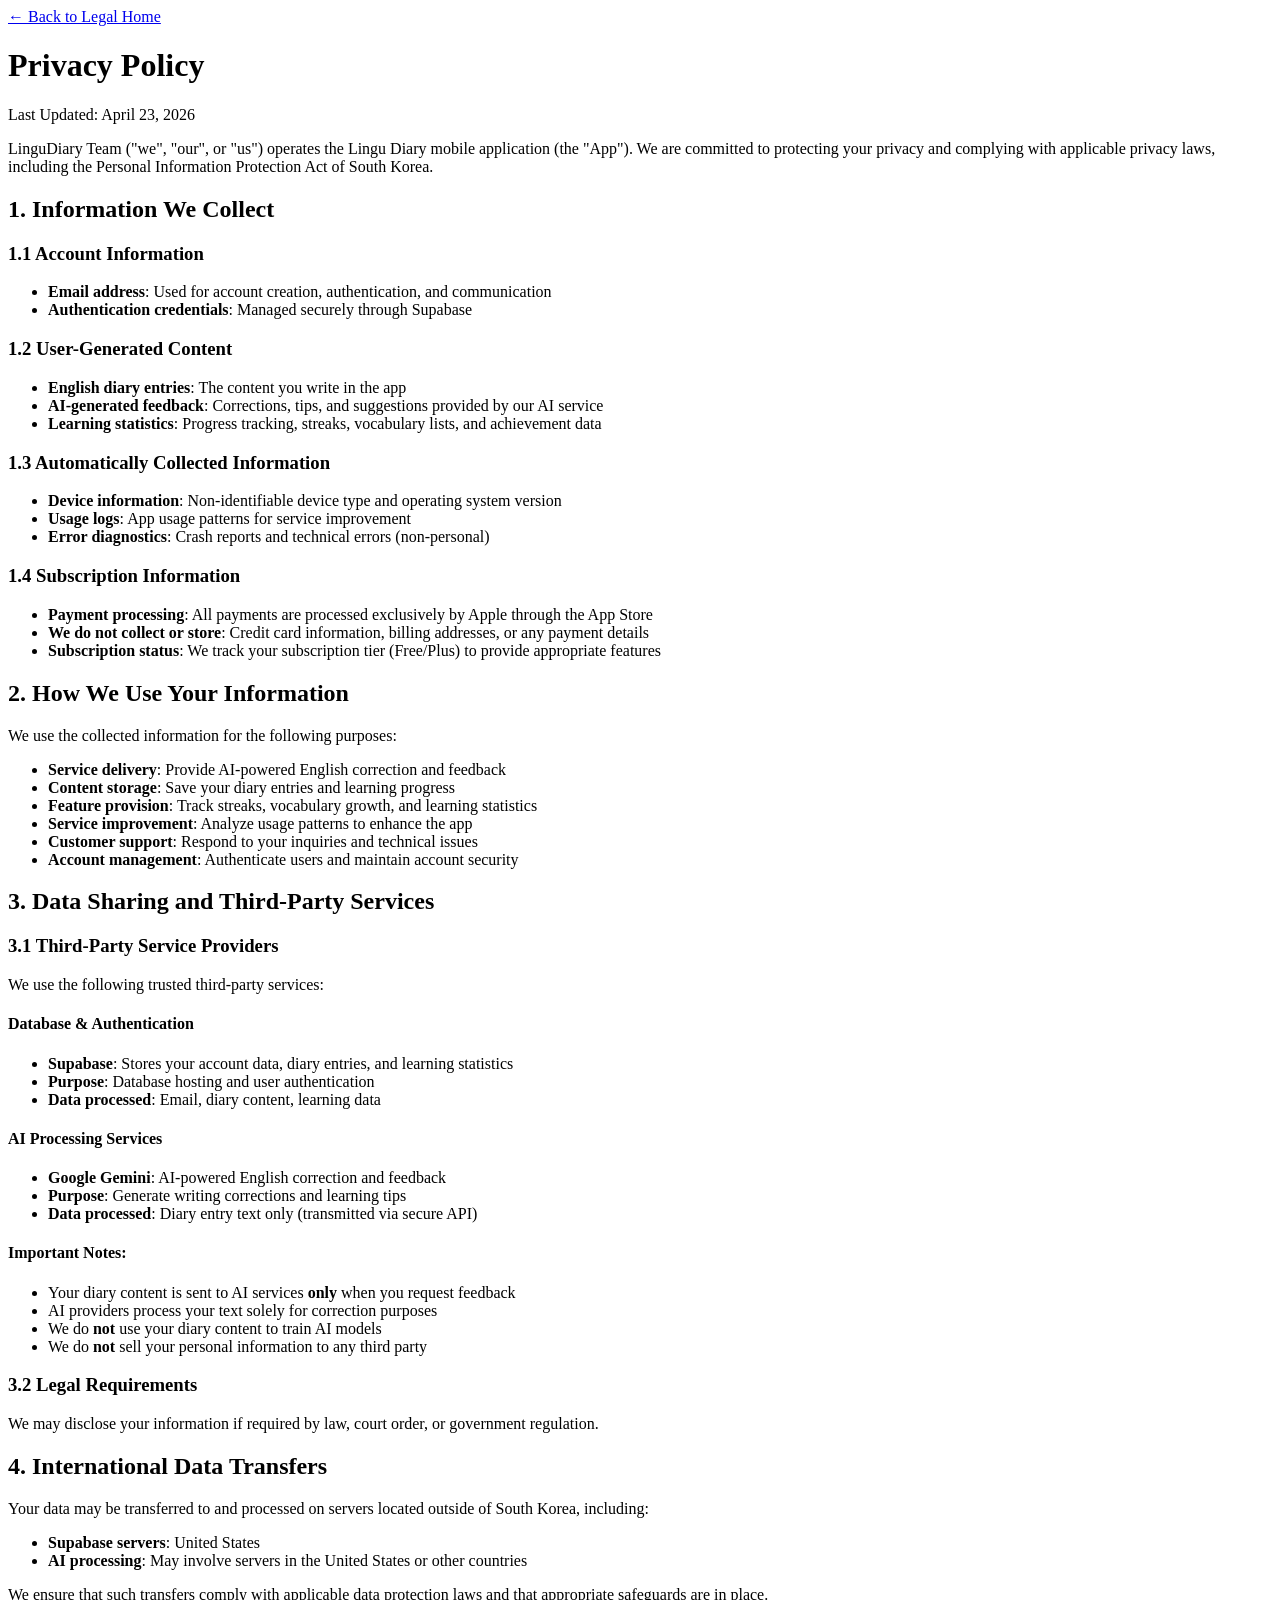
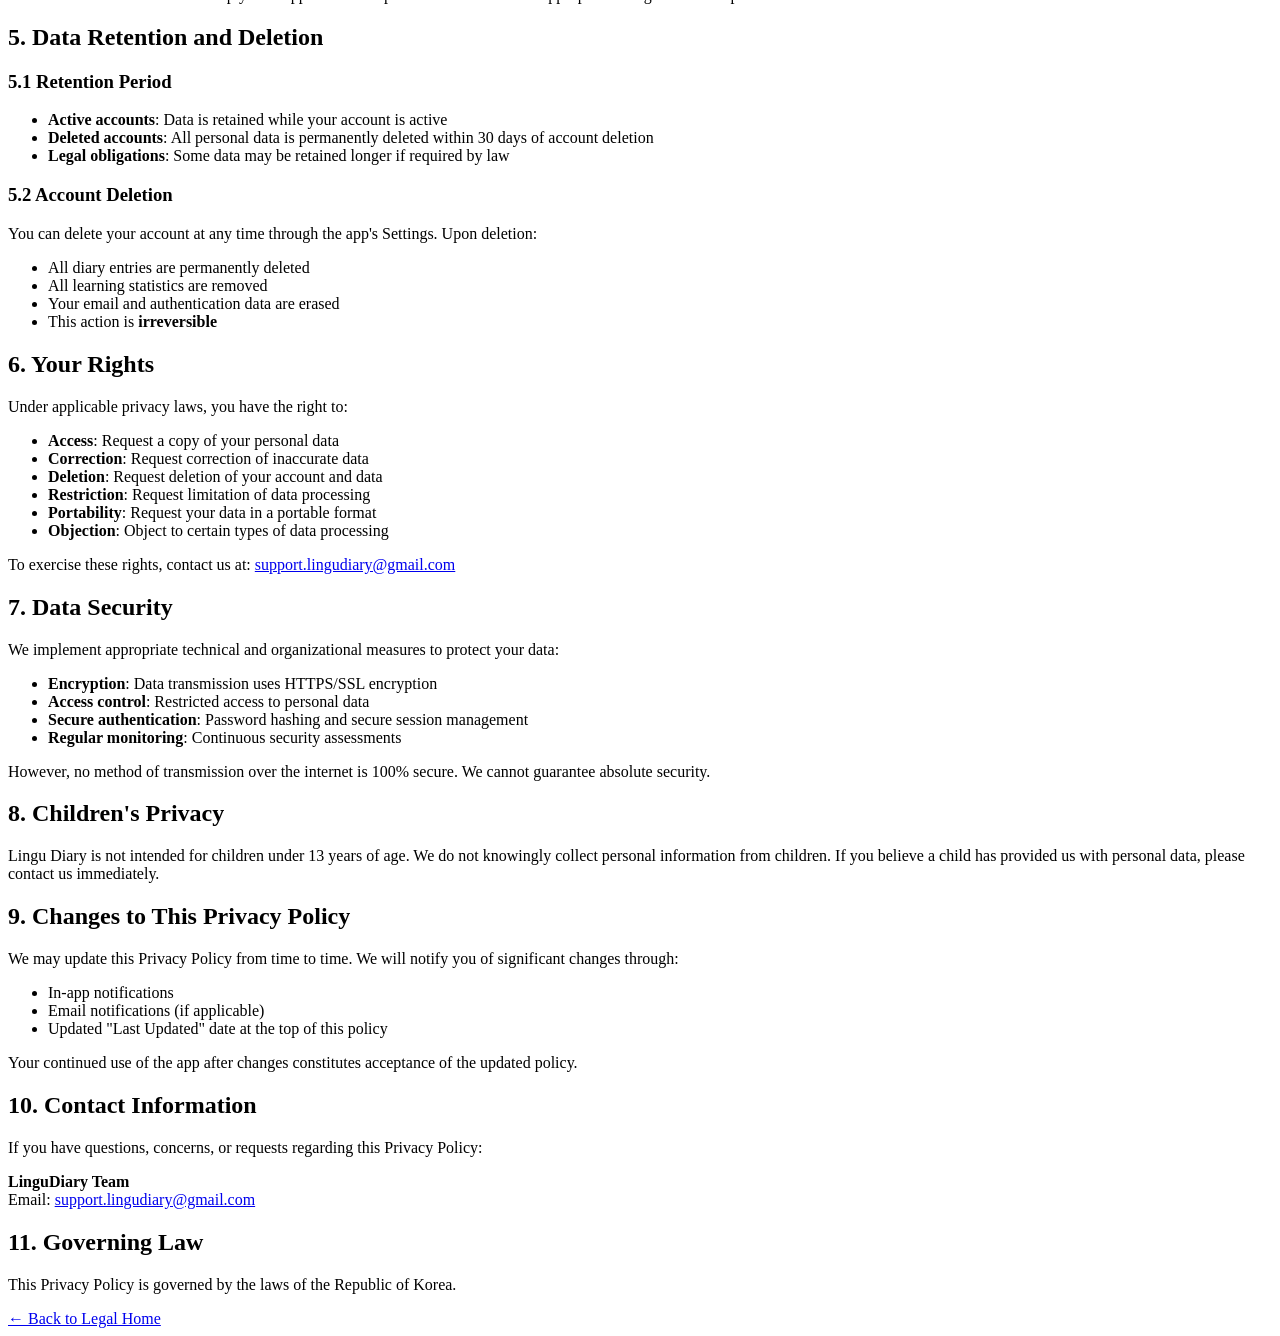
==== public/privacy-policy.html @ 21c99be5 "Initial commit: Privacy Policy and Terms of Service - Add comprehensive Privacy Policy (English & Ko" ====
<!DOCTYPE html>
<html lang="en">
<head>
    <meta charset="UTF-8">
    <meta name="viewport" content="width=device-width, initial-scale=1.0">
    <title>Privacy Policy - Lingu Diary</title>
    <link rel="stylesheet" href="/styles.css">
</head>
<body>
    <div class="container">
        <div class="header">
            <a href="/" class="back-link">← Back to Legal Home</a>
            <h1>Privacy Policy</h1>
            <p class="last-updated">Last Updated: April 23, 2026</p>
        </div>

        <div class="content">
            <p class="intro">LinguDiary Team ("we", "our", or "us") operates the Lingu Diary mobile application (the "App"). We are committed to protecting your privacy and complying with applicable privacy laws, including the Personal Information Protection Act of South Korea.</p>

            <h2>1. Information We Collect</h2>

            <h3>1.1 Account Information</h3>
            <ul>
                <li><strong>Email address</strong>: Used for account creation, authentication, and communication</li>
                <li><strong>Authentication credentials</strong>: Managed securely through Supabase</li>
            </ul>

            <h3>1.2 User-Generated Content</h3>
            <ul>
                <li><strong>English diary entries</strong>: The content you write in the app</li>
                <li><strong>AI-generated feedback</strong>: Corrections, tips, and suggestions provided by our AI service</li>
                <li><strong>Learning statistics</strong>: Progress tracking, streaks, vocabulary lists, and achievement data</li>
            </ul>

            <h3>1.3 Automatically Collected Information</h3>
            <ul>
                <li><strong>Device information</strong>: Non-identifiable device type and operating system version</li>
                <li><strong>Usage logs</strong>: App usage patterns for service improvement</li>
                <li><strong>Error diagnostics</strong>: Crash reports and technical errors (non-personal)</li>
            </ul>

            <h3>1.4 Subscription Information</h3>
            <ul>
                <li><strong>Payment processing</strong>: All payments are processed exclusively by Apple through the App Store</li>
                <li><strong>We do not collect or store</strong>: Credit card information, billing addresses, or any payment details</li>
                <li><strong>Subscription status</strong>: We track your subscription tier (Free/Plus) to provide appropriate features</li>
            </ul>

            <h2>2. How We Use Your Information</h2>
            <p>We use the collected information for the following purposes:</p>
            <ul>
                <li><strong>Service delivery</strong>: Provide AI-powered English correction and feedback</li>
                <li><strong>Content storage</strong>: Save your diary entries and learning progress</li>
                <li><strong>Feature provision</strong>: Track streaks, vocabulary growth, and learning statistics</li>
                <li><strong>Service improvement</strong>: Analyze usage patterns to enhance the app</li>
                <li><strong>Customer support</strong>: Respond to your inquiries and technical issues</li>
                <li><strong>Account management</strong>: Authenticate users and maintain account security</li>
            </ul>

            <h2>3. Data Sharing and Third-Party Services</h2>

            <h3>3.1 Third-Party Service Providers</h3>
            <p>We use the following trusted third-party services:</p>

            <h4>Database & Authentication</h4>
            <ul>
                <li><strong>Supabase</strong>: Stores your account data, diary entries, and learning statistics</li>
                <li><strong>Purpose</strong>: Database hosting and user authentication</li>
                <li><strong>Data processed</strong>: Email, diary content, learning data</li>
            </ul>

            <h4>AI Processing Services</h4>
            <ul>
                <li><strong>Google Gemini</strong>: AI-powered English correction and feedback</li>
                <li><strong>Purpose</strong>: Generate writing corrections and learning tips</li>
                <li><strong>Data processed</strong>: Diary entry text only (transmitted via secure API)</li>
            </ul>

            <div class="important-note">
                <h4>Important Notes:</h4>
                <ul>
                    <li>Your diary content is sent to AI services <strong>only</strong> when you request feedback</li>
                    <li>AI providers process your text solely for correction purposes</li>
                    <li>We do <strong>not</strong> use your diary content to train AI models</li>
                    <li>We do <strong>not</strong> sell your personal information to any third party</li>
                </ul>
            </div>

            <h3>3.2 Legal Requirements</h3>
            <p>We may disclose your information if required by law, court order, or government regulation.</p>

            <h2>4. International Data Transfers</h2>
            <p>Your data may be transferred to and processed on servers located outside of South Korea, including:</p>
            <ul>
                <li><strong>Supabase servers</strong>: United States</li>
                <li><strong>AI processing</strong>: May involve servers in the United States or other countries</li>
            </ul>
            <p>We ensure that such transfers comply with applicable data protection laws and that appropriate safeguards are in place.</p>

            <h2>5. Data Retention and Deletion</h2>

            <h3>5.1 Retention Period</h3>
            <ul>
                <li><strong>Active accounts</strong>: Data is retained while your account is active</li>
                <li><strong>Deleted accounts</strong>: All personal data is permanently deleted within 30 days of account deletion</li>
                <li><strong>Legal obligations</strong>: Some data may be retained longer if required by law</li>
            </ul>

            <h3>5.2 Account Deletion</h3>
            <p>You can delete your account at any time through the app's Settings. Upon deletion:</p>
            <ul>
                <li>All diary entries are permanently deleted</li>
                <li>All learning statistics are removed</li>
                <li>Your email and authentication data are erased</li>
                <li>This action is <strong>irreversible</strong></li>
            </ul>

            <h2>6. Your Rights</h2>
            <p>Under applicable privacy laws, you have the right to:</p>
            <ul>
                <li><strong>Access</strong>: Request a copy of your personal data</li>
                <li><strong>Correction</strong>: Request correction of inaccurate data</li>
                <li><strong>Deletion</strong>: Request deletion of your account and data</li>
                <li><strong>Restriction</strong>: Request limitation of data processing</li>
                <li><strong>Portability</strong>: Request your data in a portable format</li>
                <li><strong>Objection</strong>: Object to certain types of data processing</li>
            </ul>
            <p>To exercise these rights, contact us at: <a href="mailto:support.lingudiary@gmail.com">support.lingudiary@gmail.com</a></p>

            <h2>7. Data Security</h2>
            <p>We implement appropriate technical and organizational measures to protect your data:</p>
            <ul>
                <li><strong>Encryption</strong>: Data transmission uses HTTPS/SSL encryption</li>
                <li><strong>Access control</strong>: Restricted access to personal data</li>
                <li><strong>Secure authentication</strong>: Password hashing and secure session management</li>
                <li><strong>Regular monitoring</strong>: Continuous security assessments</li>
            </ul>
            <p>However, no method of transmission over the internet is 100% secure. We cannot guarantee absolute security.</p>

            <h2>8. Children's Privacy</h2>
            <p>Lingu Diary is not intended for children under 13 years of age. We do not knowingly collect personal information from children. If you believe a child has provided us with personal data, please contact us immediately.</p>

            <h2>9. Changes to This Privacy Policy</h2>
            <p>We may update this Privacy Policy from time to time. We will notify you of significant changes through:</p>
            <ul>
                <li>In-app notifications</li>
                <li>Email notifications (if applicable)</li>
                <li>Updated "Last Updated" date at the top of this policy</li>
            </ul>
            <p>Your continued use of the app after changes constitutes acceptance of the updated policy.</p>

            <h2>10. Contact Information</h2>
            <p>If you have questions, concerns, or requests regarding this Privacy Policy:</p>
            <p><strong>LinguDiary Team</strong><br>
            Email: <a href="mailto:support.lingudiary@gmail.com">support.lingudiary@gmail.com</a></p>

            <h2>11. Governing Law</h2>
            <p>This Privacy Policy is governed by the laws of the Republic of Korea.</p>
        </div>

        <div class="footer">
            <a href="/" class="back-link">← Back to Legal Home</a>
        </div>
    </div>
</body>
</html>
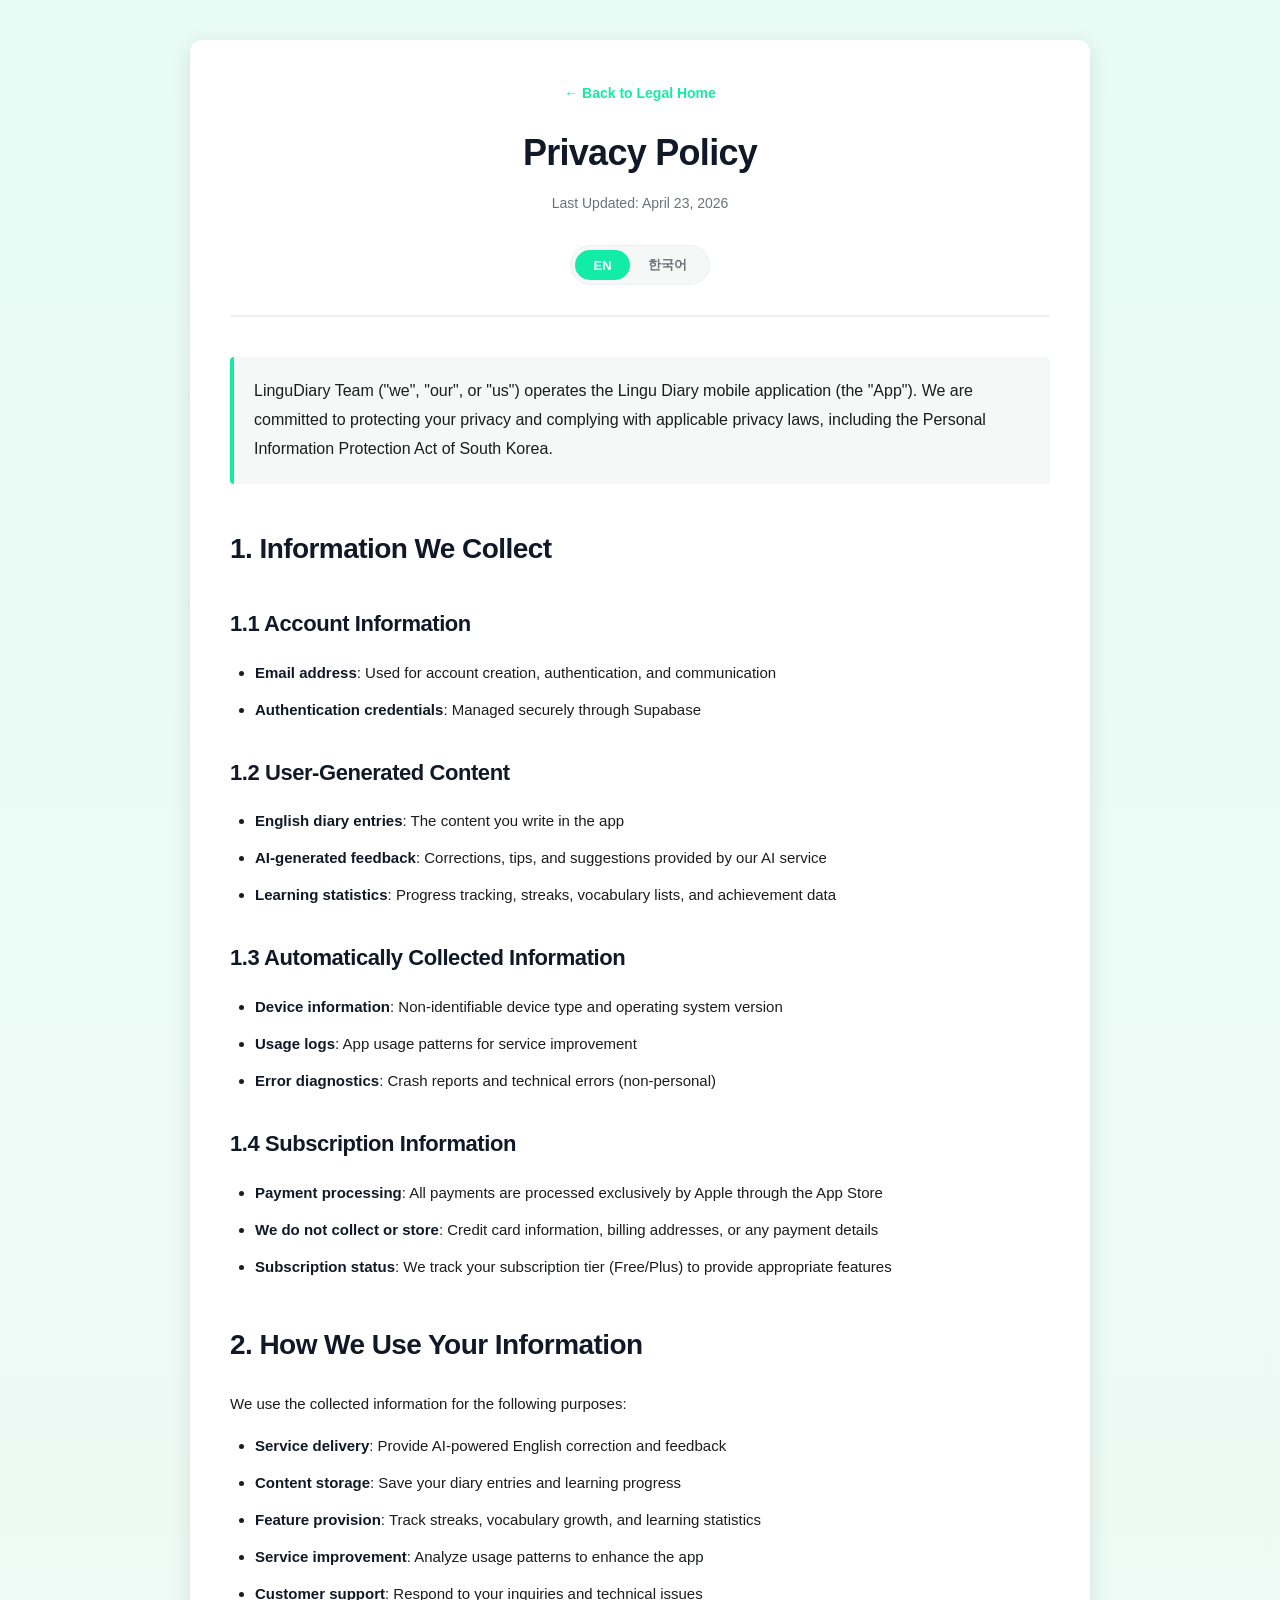
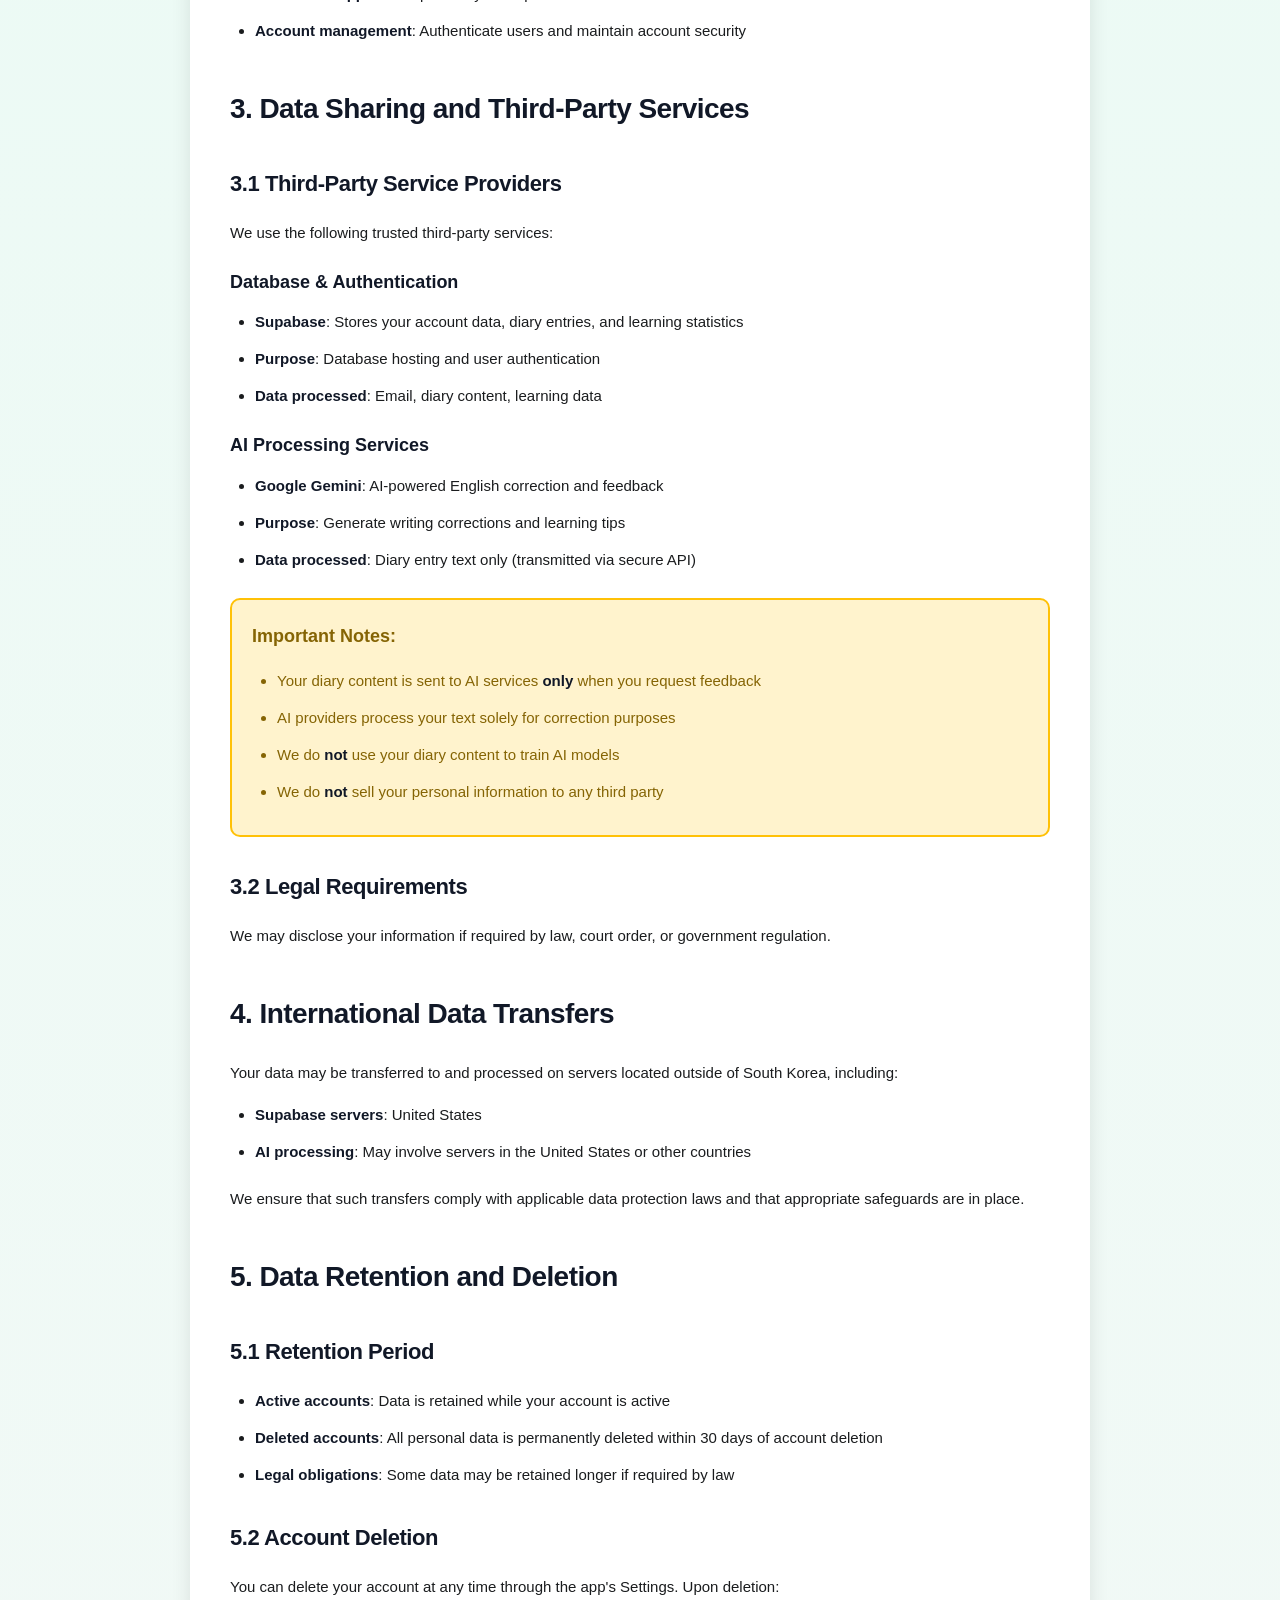
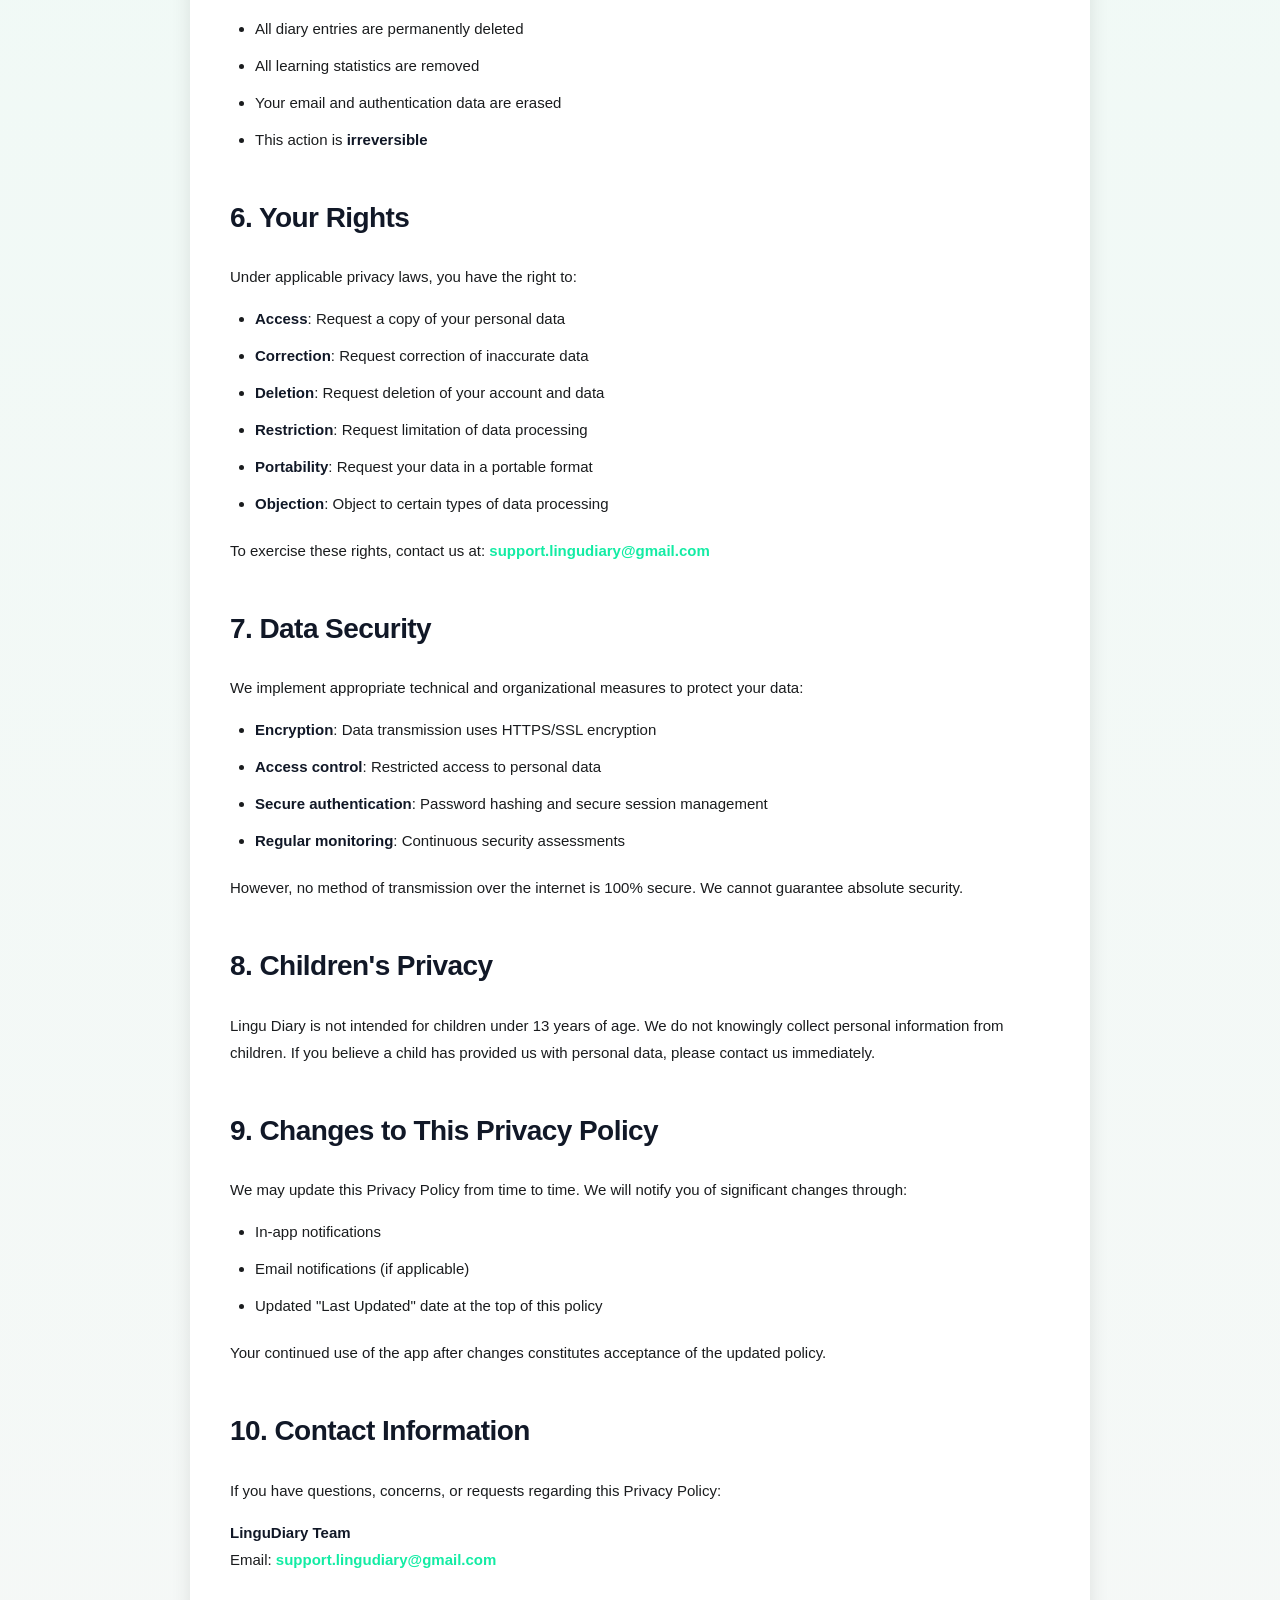
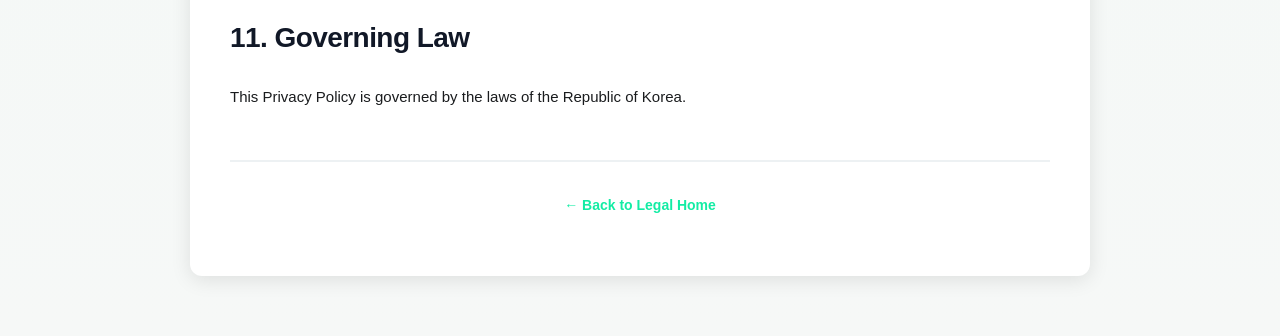
==== commit f6a4b2ff: "Add English/Korean language switcher to legal pages Bilingual content with EN/KO toggle, defaulting " ====
--- a/public/privacy-policy.html
+++ b/public/privacy-policy.html
@@ -4,163 +4,320 @@
     <meta charset="UTF-8">
     <meta name="viewport" content="width=device-width, initial-scale=1.0">
     <title>Privacy Policy - Lingu Diary</title>
-    <link rel="stylesheet" href="/styles.css">
+    <link rel="stylesheet" href="styles.css">
 </head>
 <body>
     <div class="container">
         <div class="header">
-            <a href="/" class="back-link">← Back to Legal Home</a>
-            <h1>Privacy Policy</h1>
-            <p class="last-updated">Last Updated: April 23, 2026</p>
+            <a href="index.html" class="back-link lang-active" data-lang="en">← Back to Legal Home</a>
+            <a href="index.html" class="back-link" data-lang="ko">← 법적 고지 홈으로</a>
+            <h1 class="lang-active" data-lang="en">Privacy Policy</h1>
+            <h1 data-lang="ko">개인정보 처리방침</h1>
+            <p class="last-updated lang-active" data-lang="en">Last Updated: April 23, 2026</p>
+            <p class="last-updated" data-lang="ko">최종 업데이트: 2026년 4월 23일</p>
+            <div class="lang-switcher" role="group" aria-label="Language">
+                <button type="button" class="active" data-lang-btn="en">EN</button>
+                <button type="button" data-lang-btn="ko">한국어</button>
+            </div>
         </div>
 
         <div class="content">
-            <p class="intro">LinguDiary Team ("we", "our", or "us") operates the Lingu Diary mobile application (the "App"). We are committed to protecting your privacy and complying with applicable privacy laws, including the Personal Information Protection Act of South Korea.</p>
-
-            <h2>1. Information We Collect</h2>
-
-            <h3>1.1 Account Information</h3>
-            <ul>
-                <li><strong>Email address</strong>: Used for account creation, authentication, and communication</li>
-                <li><strong>Authentication credentials</strong>: Managed securely through Supabase</li>
-            </ul>
-
-            <h3>1.2 User-Generated Content</h3>
-            <ul>
-                <li><strong>English diary entries</strong>: The content you write in the app</li>
-                <li><strong>AI-generated feedback</strong>: Corrections, tips, and suggestions provided by our AI service</li>
-                <li><strong>Learning statistics</strong>: Progress tracking, streaks, vocabulary lists, and achievement data</li>
-            </ul>
-
-            <h3>1.3 Automatically Collected Information</h3>
-            <ul>
-                <li><strong>Device information</strong>: Non-identifiable device type and operating system version</li>
-                <li><strong>Usage logs</strong>: App usage patterns for service improvement</li>
-                <li><strong>Error diagnostics</strong>: Crash reports and technical errors (non-personal)</li>
-            </ul>
-
-            <h3>1.4 Subscription Information</h3>
-            <ul>
-                <li><strong>Payment processing</strong>: All payments are processed exclusively by Apple through the App Store</li>
-                <li><strong>We do not collect or store</strong>: Credit card information, billing addresses, or any payment details</li>
-                <li><strong>Subscription status</strong>: We track your subscription tier (Free/Plus) to provide appropriate features</li>
-            </ul>
-
-            <h2>2. How We Use Your Information</h2>
-            <p>We use the collected information for the following purposes:</p>
-            <ul>
-                <li><strong>Service delivery</strong>: Provide AI-powered English correction and feedback</li>
-                <li><strong>Content storage</strong>: Save your diary entries and learning progress</li>
-                <li><strong>Feature provision</strong>: Track streaks, vocabulary growth, and learning statistics</li>
-                <li><strong>Service improvement</strong>: Analyze usage patterns to enhance the app</li>
-                <li><strong>Customer support</strong>: Respond to your inquiries and technical issues</li>
-                <li><strong>Account management</strong>: Authenticate users and maintain account security</li>
-            </ul>
-
-            <h2>3. Data Sharing and Third-Party Services</h2>
-
-            <h3>3.1 Third-Party Service Providers</h3>
-            <p>We use the following trusted third-party services:</p>
-
-            <h4>Database & Authentication</h4>
-            <ul>
-                <li><strong>Supabase</strong>: Stores your account data, diary entries, and learning statistics</li>
-                <li><strong>Purpose</strong>: Database hosting and user authentication</li>
-                <li><strong>Data processed</strong>: Email, diary content, learning data</li>
-            </ul>
-
-            <h4>AI Processing Services</h4>
-            <ul>
-                <li><strong>Google Gemini</strong>: AI-powered English correction and feedback</li>
-                <li><strong>Purpose</strong>: Generate writing corrections and learning tips</li>
-                <li><strong>Data processed</strong>: Diary entry text only (transmitted via secure API)</li>
-            </ul>
-
-            <div class="important-note">
-                <h4>Important Notes:</h4>
-                <ul>
-                    <li>Your diary content is sent to AI services <strong>only</strong> when you request feedback</li>
-                    <li>AI providers process your text solely for correction purposes</li>
-                    <li>We do <strong>not</strong> use your diary content to train AI models</li>
-                    <li>We do <strong>not</strong> sell your personal information to any third party</li>
-                </ul>
+            <!-- ========== ENGLISH ========== -->
+            <div class="lang-active" data-lang="en">
+                <p class="intro">LinguDiary Team ("we", "our", or "us") operates the Lingu Diary mobile application (the "App"). We are committed to protecting your privacy and complying with applicable privacy laws, including the Personal Information Protection Act of South Korea.</p>
+
+                <h2>1. Information We Collect</h2>
+
+                <h3>1.1 Account Information</h3>
+                <ul>
+                    <li><strong>Email address</strong>: Used for account creation, authentication, and communication</li>
+                    <li><strong>Authentication credentials</strong>: Managed securely through Supabase</li>
+                </ul>
+
+                <h3>1.2 User-Generated Content</h3>
+                <ul>
+                    <li><strong>English diary entries</strong>: The content you write in the app</li>
+                    <li><strong>AI-generated feedback</strong>: Corrections, tips, and suggestions provided by our AI service</li>
+                    <li><strong>Learning statistics</strong>: Progress tracking, streaks, vocabulary lists, and achievement data</li>
+                </ul>
+
+                <h3>1.3 Automatically Collected Information</h3>
+                <ul>
+                    <li><strong>Device information</strong>: Non-identifiable device type and operating system version</li>
+                    <li><strong>Usage logs</strong>: App usage patterns for service improvement</li>
+                    <li><strong>Error diagnostics</strong>: Crash reports and technical errors (non-personal)</li>
+                </ul>
+
+                <h3>1.4 Subscription Information</h3>
+                <ul>
+                    <li><strong>Payment processing</strong>: All payments are processed exclusively by Apple through the App Store</li>
+                    <li><strong>We do not collect or store</strong>: Credit card information, billing addresses, or any payment details</li>
+                    <li><strong>Subscription status</strong>: We track your subscription tier (Free/Plus) to provide appropriate features</li>
+                </ul>
+
+                <h2>2. How We Use Your Information</h2>
+                <p>We use the collected information for the following purposes:</p>
+                <ul>
+                    <li><strong>Service delivery</strong>: Provide AI-powered English correction and feedback</li>
+                    <li><strong>Content storage</strong>: Save your diary entries and learning progress</li>
+                    <li><strong>Feature provision</strong>: Track streaks, vocabulary growth, and learning statistics</li>
+                    <li><strong>Service improvement</strong>: Analyze usage patterns to enhance the app</li>
+                    <li><strong>Customer support</strong>: Respond to your inquiries and technical issues</li>
+                    <li><strong>Account management</strong>: Authenticate users and maintain account security</li>
+                </ul>
+
+                <h2>3. Data Sharing and Third-Party Services</h2>
+
+                <h3>3.1 Third-Party Service Providers</h3>
+                <p>We use the following trusted third-party services:</p>
+
+                <h4>Database & Authentication</h4>
+                <ul>
+                    <li><strong>Supabase</strong>: Stores your account data, diary entries, and learning statistics</li>
+                    <li><strong>Purpose</strong>: Database hosting and user authentication</li>
+                    <li><strong>Data processed</strong>: Email, diary content, learning data</li>
+                </ul>
+
+                <h4>AI Processing Services</h4>
+                <ul>
+                    <li><strong>Google Gemini</strong>: AI-powered English correction and feedback</li>
+                    <li><strong>Purpose</strong>: Generate writing corrections and learning tips</li>
+                    <li><strong>Data processed</strong>: Diary entry text only (transmitted via secure API)</li>
+                </ul>
+
+                <div class="important-note">
+                    <h4>Important Notes:</h4>
+                    <ul>
+                        <li>Your diary content is sent to AI services <strong>only</strong> when you request feedback</li>
+                        <li>AI providers process your text solely for correction purposes</li>
+                        <li>We do <strong>not</strong> use your diary content to train AI models</li>
+                        <li>We do <strong>not</strong> sell your personal information to any third party</li>
+                    </ul>
+                </div>
+
+                <h3>3.2 Legal Requirements</h3>
+                <p>We may disclose your information if required by law, court order, or government regulation.</p>
+
+                <h2>4. International Data Transfers</h2>
+                <p>Your data may be transferred to and processed on servers located outside of South Korea, including:</p>
+                <ul>
+                    <li><strong>Supabase servers</strong>: United States</li>
+                    <li><strong>AI processing</strong>: May involve servers in the United States or other countries</li>
+                </ul>
+                <p>We ensure that such transfers comply with applicable data protection laws and that appropriate safeguards are in place.</p>
+
+                <h2>5. Data Retention and Deletion</h2>
+
+                <h3>5.1 Retention Period</h3>
+                <ul>
+                    <li><strong>Active accounts</strong>: Data is retained while your account is active</li>
+                    <li><strong>Deleted accounts</strong>: All personal data is permanently deleted within 30 days of account deletion</li>
+                    <li><strong>Legal obligations</strong>: Some data may be retained longer if required by law</li>
+                </ul>
+
+                <h3>5.2 Account Deletion</h3>
+                <p>You can delete your account at any time through the app's Settings. Upon deletion:</p>
+                <ul>
+                    <li>All diary entries are permanently deleted</li>
+                    <li>All learning statistics are removed</li>
+                    <li>Your email and authentication data are erased</li>
+                    <li>This action is <strong>irreversible</strong></li>
+                </ul>
+
+                <h2>6. Your Rights</h2>
+                <p>Under applicable privacy laws, you have the right to:</p>
+                <ul>
+                    <li><strong>Access</strong>: Request a copy of your personal data</li>
+                    <li><strong>Correction</strong>: Request correction of inaccurate data</li>
+                    <li><strong>Deletion</strong>: Request deletion of your account and data</li>
+                    <li><strong>Restriction</strong>: Request limitation of data processing</li>
+                    <li><strong>Portability</strong>: Request your data in a portable format</li>
+                    <li><strong>Objection</strong>: Object to certain types of data processing</li>
+                </ul>
+                <p>To exercise these rights, contact us at: <a href="mailto:support.lingudiary@gmail.com">support.lingudiary@gmail.com</a></p>
+
+                <h2>7. Data Security</h2>
+                <p>We implement appropriate technical and organizational measures to protect your data:</p>
+                <ul>
+                    <li><strong>Encryption</strong>: Data transmission uses HTTPS/SSL encryption</li>
+                    <li><strong>Access control</strong>: Restricted access to personal data</li>
+                    <li><strong>Secure authentication</strong>: Password hashing and secure session management</li>
+                    <li><strong>Regular monitoring</strong>: Continuous security assessments</li>
+                </ul>
+                <p>However, no method of transmission over the internet is 100% secure. We cannot guarantee absolute security.</p>
+
+                <h2>8. Children's Privacy</h2>
+                <p>Lingu Diary is not intended for children under 13 years of age. We do not knowingly collect personal information from children. If you believe a child has provided us with personal data, please contact us immediately.</p>
+
+                <h2>9. Changes to This Privacy Policy</h2>
+                <p>We may update this Privacy Policy from time to time. We will notify you of significant changes through:</p>
+                <ul>
+                    <li>In-app notifications</li>
+                    <li>Email notifications (if applicable)</li>
+                    <li>Updated "Last Updated" date at the top of this policy</li>
+                </ul>
+                <p>Your continued use of the app after changes constitutes acceptance of the updated policy.</p>
+
+                <h2>10. Contact Information</h2>
+                <p>If you have questions, concerns, or requests regarding this Privacy Policy:</p>
+                <p><strong>LinguDiary Team</strong><br>
+                Email: <a href="mailto:support.lingudiary@gmail.com">support.lingudiary@gmail.com</a></p>
+
+                <h2>11. Governing Law</h2>
+                <p>This Privacy Policy is governed by the laws of the Republic of Korea.</p>
             </div>
 
-            <h3>3.2 Legal Requirements</h3>
-            <p>We may disclose your information if required by law, court order, or government regulation.</p>
-
-            <h2>4. International Data Transfers</h2>
-            <p>Your data may be transferred to and processed on servers located outside of South Korea, including:</p>
-            <ul>
-                <li><strong>Supabase servers</strong>: United States</li>
-                <li><strong>AI processing</strong>: May involve servers in the United States or other countries</li>
-            </ul>
-            <p>We ensure that such transfers comply with applicable data protection laws and that appropriate safeguards are in place.</p>
-
-            <h2>5. Data Retention and Deletion</h2>
-
-            <h3>5.1 Retention Period</h3>
-            <ul>
-                <li><strong>Active accounts</strong>: Data is retained while your account is active</li>
-                <li><strong>Deleted accounts</strong>: All personal data is permanently deleted within 30 days of account deletion</li>
-                <li><strong>Legal obligations</strong>: Some data may be retained longer if required by law</li>
-            </ul>
-
-            <h3>5.2 Account Deletion</h3>
-            <p>You can delete your account at any time through the app's Settings. Upon deletion:</p>
-            <ul>
-                <li>All diary entries are permanently deleted</li>
-                <li>All learning statistics are removed</li>
-                <li>Your email and authentication data are erased</li>
-                <li>This action is <strong>irreversible</strong></li>
-            </ul>
-
-            <h2>6. Your Rights</h2>
-            <p>Under applicable privacy laws, you have the right to:</p>
-            <ul>
-                <li><strong>Access</strong>: Request a copy of your personal data</li>
-                <li><strong>Correction</strong>: Request correction of inaccurate data</li>
-                <li><strong>Deletion</strong>: Request deletion of your account and data</li>
-                <li><strong>Restriction</strong>: Request limitation of data processing</li>
-                <li><strong>Portability</strong>: Request your data in a portable format</li>
-                <li><strong>Objection</strong>: Object to certain types of data processing</li>
-            </ul>
-            <p>To exercise these rights, contact us at: <a href="mailto:support.lingudiary@gmail.com">support.lingudiary@gmail.com</a></p>
-
-            <h2>7. Data Security</h2>
-            <p>We implement appropriate technical and organizational measures to protect your data:</p>
-            <ul>
-                <li><strong>Encryption</strong>: Data transmission uses HTTPS/SSL encryption</li>
-                <li><strong>Access control</strong>: Restricted access to personal data</li>
-                <li><strong>Secure authentication</strong>: Password hashing and secure session management</li>
-                <li><strong>Regular monitoring</strong>: Continuous security assessments</li>
-            </ul>
-            <p>However, no method of transmission over the internet is 100% secure. We cannot guarantee absolute security.</p>
-
-            <h2>8. Children's Privacy</h2>
-            <p>Lingu Diary is not intended for children under 13 years of age. We do not knowingly collect personal information from children. If you believe a child has provided us with personal data, please contact us immediately.</p>
-
-            <h2>9. Changes to This Privacy Policy</h2>
-            <p>We may update this Privacy Policy from time to time. We will notify you of significant changes through:</p>
-            <ul>
-                <li>In-app notifications</li>
-                <li>Email notifications (if applicable)</li>
-                <li>Updated "Last Updated" date at the top of this policy</li>
-            </ul>
-            <p>Your continued use of the app after changes constitutes acceptance of the updated policy.</p>
-
-            <h2>10. Contact Information</h2>
-            <p>If you have questions, concerns, or requests regarding this Privacy Policy:</p>
-            <p><strong>LinguDiary Team</strong><br>
-            Email: <a href="mailto:support.lingudiary@gmail.com">support.lingudiary@gmail.com</a></p>
-
-            <h2>11. Governing Law</h2>
-            <p>This Privacy Policy is governed by the laws of the Republic of Korea.</p>
+            <!-- ========== KOREAN ========== -->
+            <div data-lang="ko">
+                <p class="intro">LinguDiary 팀(이하 "당사")은 Lingu Diary 모바일 애플리케이션(이하 "본 앱")을 운영합니다. 당사는 이용자의 개인정보를 보호하고, 대한민국 「개인정보 보호법」을 비롯한 관련 법령을 준수하기 위해 최선을 다하고 있습니다.</p>
+
+                <h2>1. 수집하는 개인정보 항목</h2>
+
+                <h3>1.1 계정 정보</h3>
+                <ul>
+                    <li><strong>이메일 주소</strong>: 계정 생성, 인증 및 고객 연락에 사용됩니다.</li>
+                    <li><strong>인증 정보</strong>: Supabase를 통해 안전하게 관리됩니다.</li>
+                </ul>
+
+                <h3>1.2 이용자 생성 콘텐츠</h3>
+                <ul>
+                    <li><strong>영어 일기 내용</strong>: 이용자가 본 앱에 작성한 콘텐츠</li>
+                    <li><strong>AI 생성 피드백</strong>: 당사 AI 서비스가 제공하는 교정, 팁 및 제안 내용</li>
+                    <li><strong>학습 통계</strong>: 진도, 연속 작성일(streak), 단어 목록 및 성취 데이터</li>
+                </ul>
+
+                <h3>1.3 자동 수집 정보</h3>
+                <ul>
+                    <li><strong>기기 정보</strong>: 식별이 불가능한 기기 종류 및 운영체제 버전</li>
+                    <li><strong>이용 로그</strong>: 서비스 개선을 위한 앱 사용 패턴</li>
+                    <li><strong>오류 진단 정보</strong>: 비식별 충돌 보고 및 기술적 오류 정보</li>
+                </ul>
+
+                <h3>1.4 구독 관련 정보</h3>
+                <ul>
+                    <li><strong>결제 처리</strong>: 모든 결제는 App Store를 통해 Apple이 단독으로 처리합니다.</li>
+                    <li><strong>당사가 수집·저장하지 않는 정보</strong>: 신용카드 정보, 청구지 주소 등 일체의 결제 정보</li>
+                    <li><strong>구독 상태</strong>: 적절한 기능 제공을 위해 이용자의 구독 등급(Free/Plus) 정보를 확인합니다.</li>
+                </ul>
+
+                <h2>2. 개인정보의 이용 목적</h2>
+                <p>당사는 수집한 정보를 다음 목적에 이용합니다.</p>
+                <ul>
+                    <li><strong>서비스 제공</strong>: AI 기반 영어 교정 및 피드백 제공</li>
+                    <li><strong>콘텐츠 저장</strong>: 이용자의 일기 및 학습 진행 상황 저장</li>
+                    <li><strong>기능 제공</strong>: 연속 작성일, 어휘 성장, 학습 통계 제공</li>
+                    <li><strong>서비스 개선</strong>: 이용 패턴 분석을 통한 앱 개선</li>
+                    <li><strong>고객 지원</strong>: 문의 및 기술적 이슈 대응</li>
+                    <li><strong>계정 관리</strong>: 이용자 인증 및 계정 보안 유지</li>
+                </ul>
+
+                <h2>3. 개인정보의 공유 및 제3자 서비스</h2>
+
+                <h3>3.1 제3자 서비스 제공업체</h3>
+                <p>당사는 다음과 같은 신뢰할 수 있는 제3자 서비스를 이용합니다.</p>
+
+                <h4>데이터베이스 및 인증</h4>
+                <ul>
+                    <li><strong>Supabase</strong>: 계정 데이터, 일기 내용, 학습 통계 저장</li>
+                    <li><strong>이용 목적</strong>: 데이터베이스 호스팅 및 이용자 인증</li>
+                    <li><strong>처리 정보</strong>: 이메일, 일기 내용, 학습 데이터</li>
+                </ul>
+
+                <h4>AI 처리 서비스</h4>
+                <ul>
+                    <li><strong>Google Gemini</strong>: AI 기반 영어 교정 및 피드백</li>
+                    <li><strong>이용 목적</strong>: 작문 교정 및 학습 팁 생성</li>
+                    <li><strong>처리 정보</strong>: 일기 본문 텍스트 (보안 API를 통해 전송)</li>
+                </ul>
+
+                <div class="important-note">
+                    <h4>중요 사항</h4>
+                    <ul>
+                        <li>이용자의 일기 내용은 이용자가 피드백을 요청하는 경우에 <strong>한하여</strong> AI 서비스로 전송됩니다.</li>
+                        <li>AI 제공업체는 오직 교정 목적으로만 텍스트를 처리합니다.</li>
+                        <li>당사는 이용자의 일기 내용을 AI 모델 학습에 <strong>사용하지 않습니다</strong>.</li>
+                        <li>당사는 이용자의 개인정보를 어떠한 제3자에게도 <strong>판매하지 않습니다</strong>.</li>
+                    </ul>
+                </div>
+
+                <h3>3.2 법적 요구 사항</h3>
+                <p>법령, 법원의 명령 또는 정부 기관의 규제에 따라 요구되는 경우 이용자의 정보를 공개할 수 있습니다.</p>
+
+                <h2>4. 개인정보의 국외 이전</h2>
+                <p>이용자의 데이터는 다음과 같이 대한민국 외부에 위치한 서버로 이전·처리될 수 있습니다.</p>
+                <ul>
+                    <li><strong>Supabase 서버</strong>: 미국</li>
+                    <li><strong>AI 처리</strong>: 미국 또는 기타 국가 서버를 이용할 수 있음</li>
+                </ul>
+                <p>당사는 이러한 이전이 관련 개인정보 보호법을 준수하고, 적절한 보호 조치가 이루어지도록 합니다.</p>
+
+                <h2>5. 개인정보의 보유 및 파기</h2>
+
+                <h3>5.1 보유 기간</h3>
+                <ul>
+                    <li><strong>활성 계정</strong>: 계정이 활성 상태인 동안 데이터가 보관됩니다.</li>
+                    <li><strong>삭제된 계정</strong>: 계정 삭제 후 30일 이내에 모든 개인정보가 영구 삭제됩니다.</li>
+                    <li><strong>법적 의무</strong>: 관련 법령에 따라 일부 데이터는 더 오랫동안 보관될 수 있습니다.</li>
+                </ul>
+
+                <h3>5.2 계정 삭제</h3>
+                <p>이용자는 앱 설정에서 언제든지 계정을 삭제할 수 있습니다. 계정 삭제 시 다음이 처리됩니다.</p>
+                <ul>
+                    <li>모든 일기 내용이 영구 삭제됩니다.</li>
+                    <li>모든 학습 통계가 삭제됩니다.</li>
+                    <li>이메일 및 인증 정보가 삭제됩니다.</li>
+                    <li>본 조치는 <strong>되돌릴 수 없습니다</strong>.</li>
+                </ul>
+
+                <h2>6. 이용자의 권리</h2>
+                <p>관련 개인정보 보호법에 따라 이용자는 다음 권리를 가집니다.</p>
+                <ul>
+                    <li><strong>열람</strong>: 보관된 개인정보의 사본 요청</li>
+                    <li><strong>정정</strong>: 부정확한 정보의 정정 요청</li>
+                    <li><strong>삭제</strong>: 계정 및 개인정보의 삭제 요청</li>
+                    <li><strong>처리 제한</strong>: 개인정보 처리의 제한 요청</li>
+                    <li><strong>이동</strong>: 이동 가능한 형식으로의 데이터 제공 요청</li>
+                    <li><strong>거부</strong>: 특정 유형의 개인정보 처리에 대한 반대</li>
+                </ul>
+                <p>권리 행사를 위해서는 <a href="mailto:support.lingudiary@gmail.com">support.lingudiary@gmail.com</a>으로 연락해 주시기 바랍니다.</p>
+
+                <h2>7. 개인정보 보안</h2>
+                <p>당사는 이용자의 데이터를 보호하기 위해 적절한 기술적·관리적 조치를 시행합니다.</p>
+                <ul>
+                    <li><strong>암호화</strong>: 데이터 전송 시 HTTPS/SSL 암호화 적용</li>
+                    <li><strong>접근 통제</strong>: 개인정보 접근 권한 제한</li>
+                    <li><strong>안전한 인증</strong>: 비밀번호 해시 및 안전한 세션 관리</li>
+                    <li><strong>상시 모니터링</strong>: 지속적인 보안 점검</li>
+                </ul>
+                <p>다만, 인터넷을 통한 전송 방식에 100% 안전한 방법은 존재하지 않으므로, 절대적인 보안을 보장할 수는 없습니다.</p>
+
+                <h2>8. 아동의 개인정보 보호</h2>
+                <p>Lingu Diary는 만 13세 미만 아동을 대상으로 하지 않습니다. 당사는 아동의 개인정보를 알고 수집하지 않습니다. 만약 아동의 개인정보가 제공되었다고 판단되는 경우 즉시 당사로 연락해 주시기 바랍니다.</p>
+
+                <h2>9. 개인정보 처리방침의 변경</h2>
+                <p>본 개인정보 처리방침은 수시로 변경될 수 있으며, 중요한 변경 사항은 다음과 같은 방법으로 고지합니다.</p>
+                <ul>
+                    <li>앱 내 알림</li>
+                    <li>이메일 알림 (해당되는 경우)</li>
+                    <li>본 방침 상단의 "최종 업데이트" 날짜 갱신</li>
+                </ul>
+                <p>변경 이후에도 본 앱을 계속 이용하시는 경우, 개정된 처리방침에 동의하신 것으로 간주합니다.</p>
+
+                <h2>10. 문의처</h2>
+                <p>본 개인정보 처리방침과 관련하여 질문, 우려 사항 또는 요청 사항이 있는 경우 아래로 연락해 주시기 바랍니다.</p>
+                <p><strong>LinguDiary 팀</strong><br>
+                이메일: <a href="mailto:support.lingudiary@gmail.com">support.lingudiary@gmail.com</a></p>
+
+                <h2>11. 준거법</h2>
+                <p>본 개인정보 처리방침은 대한민국 법령에 따라 규율됩니다.</p>
+            </div>
         </div>
 
         <div class="footer">
-            <a href="/" class="back-link">← Back to Legal Home</a>
+            <a href="index.html" class="back-link lang-active" data-lang="en">← Back to Legal Home</a>
+            <a href="index.html" class="back-link" data-lang="ko">← 법적 고지 홈으로</a>
         </div>
     </div>
+    <script src="lang.js"></script>
 </body>
 </html>
--- a/public/styles.css
+++ b/public/styles.css
@@ -0,0 +1,267 @@
+* {
+    margin: 0;
+    padding: 0;
+    box-sizing: border-box;
+}
+
+body {
+    font-family: -apple-system, BlinkMacSystemFont, 'Segoe UI', 'Roboto', 'Helvetica', 'Arial', sans-serif;
+    line-height: 1.6;
+    color: #1a1c1e;
+    background: linear-gradient(to bottom, #e8fbf4 0%, #f6f8f7 100%);
+    min-height: 100vh;
+    padding: 20px;
+}
+
+.container {
+    max-width: 900px;
+    margin: 0 auto;
+    background: white;
+    border-radius: 12px;
+    box-shadow: 0 4px 20px rgba(0, 0, 0, 0.1);
+    padding: 40px;
+    margin-top: 20px;
+    margin-bottom: 40px;
+}
+
+.header {
+    text-align: center;
+    margin-bottom: 40px;
+    padding-bottom: 30px;
+    border-bottom: 2px solid #edf1f3;
+}
+
+.header h1 {
+    font-size: 36px;
+    font-weight: 700;
+    color: #111827;
+    margin-bottom: 10px;
+    letter-spacing: -0.72px;
+}
+
+.last-updated {
+    font-size: 14px;
+    color: #6c7278;
+    font-weight: 500;
+    margin-top: 10px;
+}
+
+.back-link {
+    display: inline-block;
+    color: #13eca4;
+    text-decoration: none;
+    font-weight: 600;
+    font-size: 14px;
+    margin-bottom: 20px;
+    transition: opacity 0.2s;
+}
+
+.back-link:hover {
+    opacity: 0.8;
+}
+
+.lang-switcher {
+    display: inline-flex;
+    gap: 0;
+    margin-top: 16px;
+    background: #f6f8f7;
+    border-radius: 999px;
+    padding: 4px;
+    border: 1px solid #edf1f3;
+}
+
+.lang-switcher button {
+    appearance: none;
+    border: none;
+    background: transparent;
+    padding: 6px 18px;
+    font-size: 13px;
+    font-weight: 600;
+    color: #6c7278;
+    border-radius: 999px;
+    cursor: pointer;
+    transition: all 0.2s;
+    font-family: inherit;
+}
+
+.lang-switcher button:hover {
+    color: #111827;
+}
+
+.lang-switcher button.active {
+    background: #13eca4;
+    color: white;
+}
+
+[data-lang]:not(.lang-active) {
+    display: none !important;
+}
+
+a[data-lang].lang-active.back-link {
+    display: inline-block;
+}
+
+.content {
+    line-height: 1.8;
+}
+
+.intro {
+    font-size: 16px;
+    color: #1a1c1e;
+    margin-bottom: 30px;
+    padding: 20px;
+    background: #f6f8f7;
+    border-left: 4px solid #13eca4;
+    border-radius: 4px;
+}
+
+h2 {
+    font-size: 28px;
+    font-weight: 700;
+    color: #111827;
+    margin-top: 40px;
+    margin-bottom: 20px;
+    letter-spacing: -0.56px;
+}
+
+h3 {
+    font-size: 22px;
+    font-weight: 700;
+    color: #111827;
+    margin-top: 30px;
+    margin-bottom: 15px;
+    letter-spacing: -0.44px;
+}
+
+h4 {
+    font-size: 18px;
+    font-weight: 600;
+    color: #111827;
+    margin-top: 20px;
+    margin-bottom: 10px;
+}
+
+p {
+    margin-bottom: 15px;
+    font-size: 15px;
+    color: #1a1c1e;
+}
+
+ul {
+    margin-bottom: 20px;
+    margin-left: 25px;
+}
+
+li {
+    margin-bottom: 10px;
+    font-size: 15px;
+    color: #1a1c1e;
+}
+
+ul ul {
+    margin-top: 10px;
+    margin-left: 20px;
+}
+
+a {
+    color: #13eca4;
+    text-decoration: none;
+    font-weight: 600;
+    transition: opacity 0.2s;
+}
+
+a:hover {
+    opacity: 0.8;
+}
+
+strong {
+    font-weight: 600;
+    color: #111827;
+}
+
+.important-note {
+    background: #fff3cd;
+    border: 2px solid #ffc107;
+    border-radius: 10px;
+    padding: 20px;
+    margin: 25px 0;
+}
+
+.important-note h4 {
+    color: #856404;
+    margin-top: 0;
+    margin-bottom: 15px;
+}
+
+.important-note p {
+    color: #856404;
+}
+
+.important-note ul {
+    margin-bottom: 0;
+}
+
+.important-note li {
+    color: #856404;
+}
+
+.footer {
+    text-align: center;
+    margin-top: 50px;
+    padding-top: 30px;
+    border-top: 2px solid #edf1f3;
+}
+
+/* Responsive Design */
+@media (max-width: 768px) {
+    body {
+        padding: 10px;
+    }
+
+    .container {
+        padding: 24px;
+        margin-top: 10px;
+    }
+
+    .header h1 {
+        font-size: 28px;
+    }
+
+    h2 {
+        font-size: 24px;
+    }
+
+    h3 {
+        font-size: 20px;
+    }
+
+    h4 {
+        font-size: 16px;
+    }
+
+    p, li {
+        font-size: 14px;
+    }
+
+    ul {
+        margin-left: 20px;
+    }
+}
+
+@media (max-width: 480px) {
+    .container {
+        padding: 20px;
+    }
+
+    .header h1 {
+        font-size: 24px;
+    }
+
+    h2 {
+        font-size: 20px;
+    }
+
+    h3 {
+        font-size: 18px;
+    }
+}
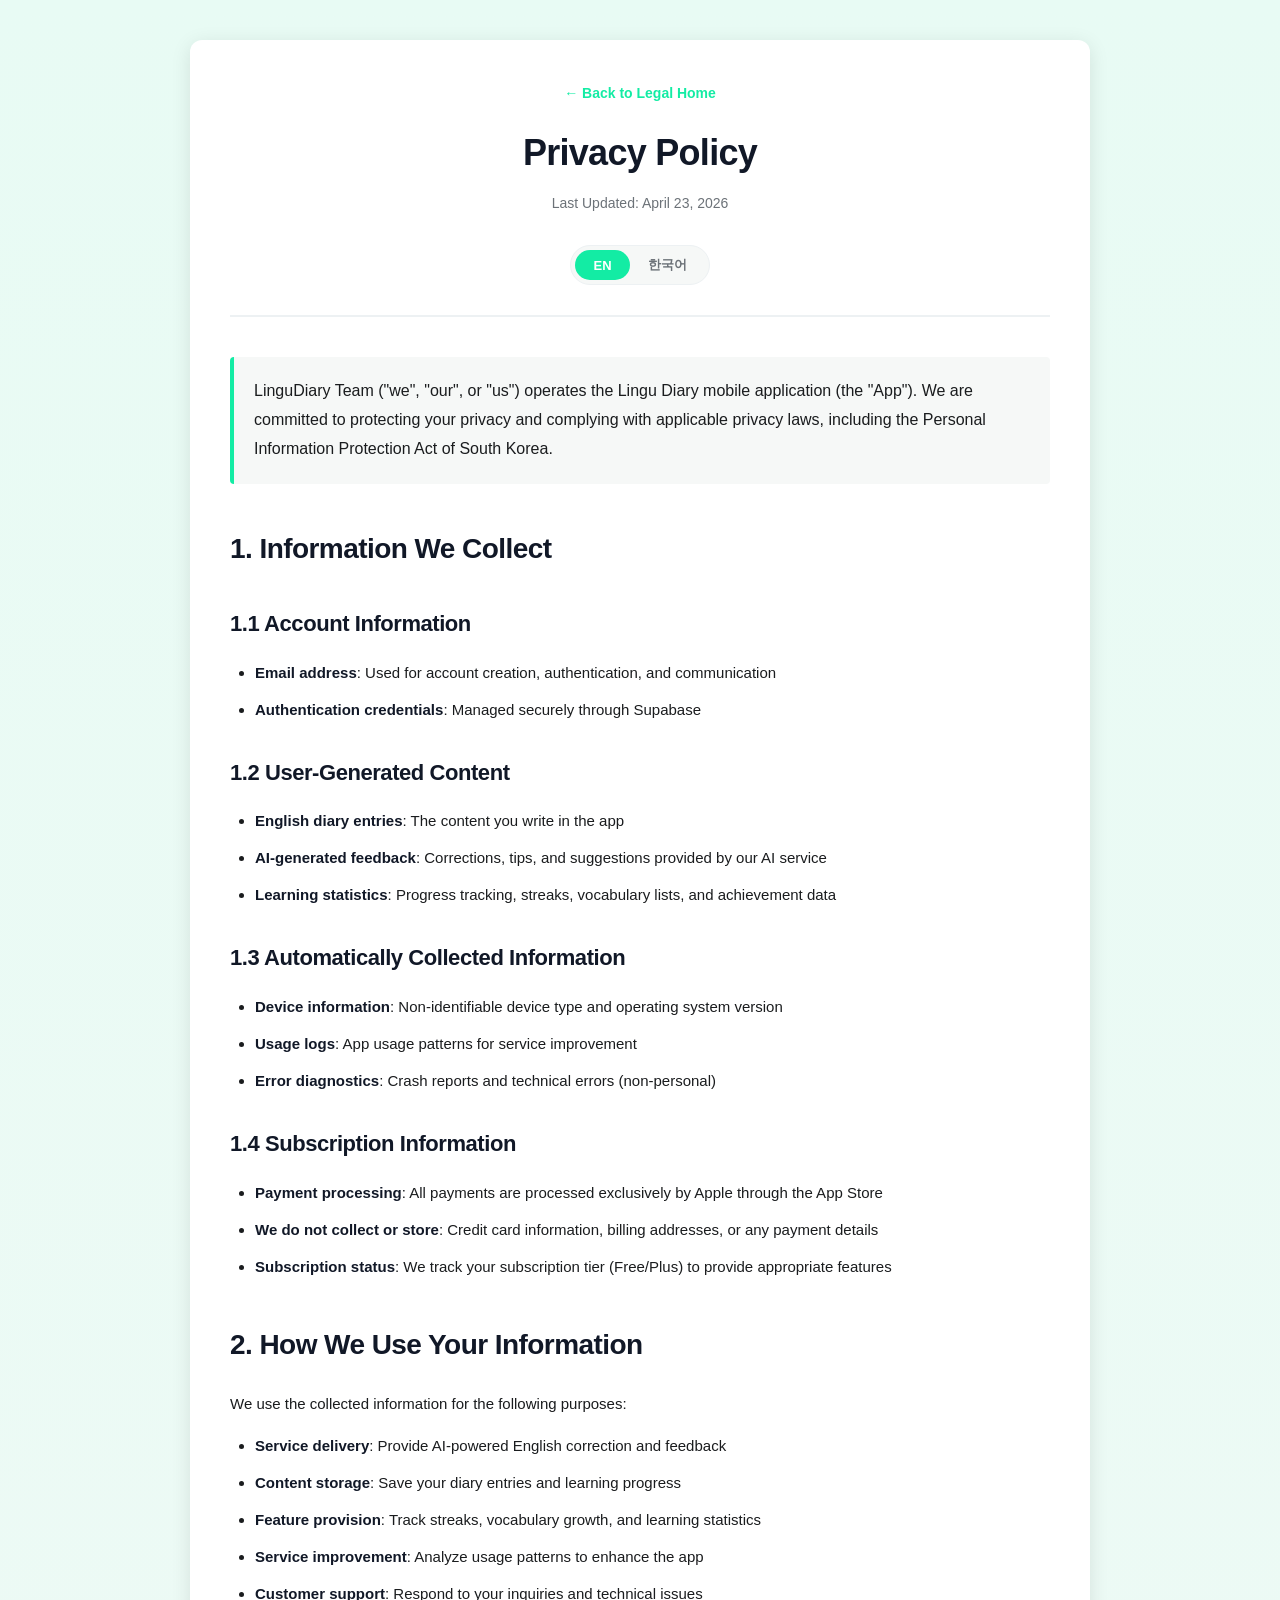
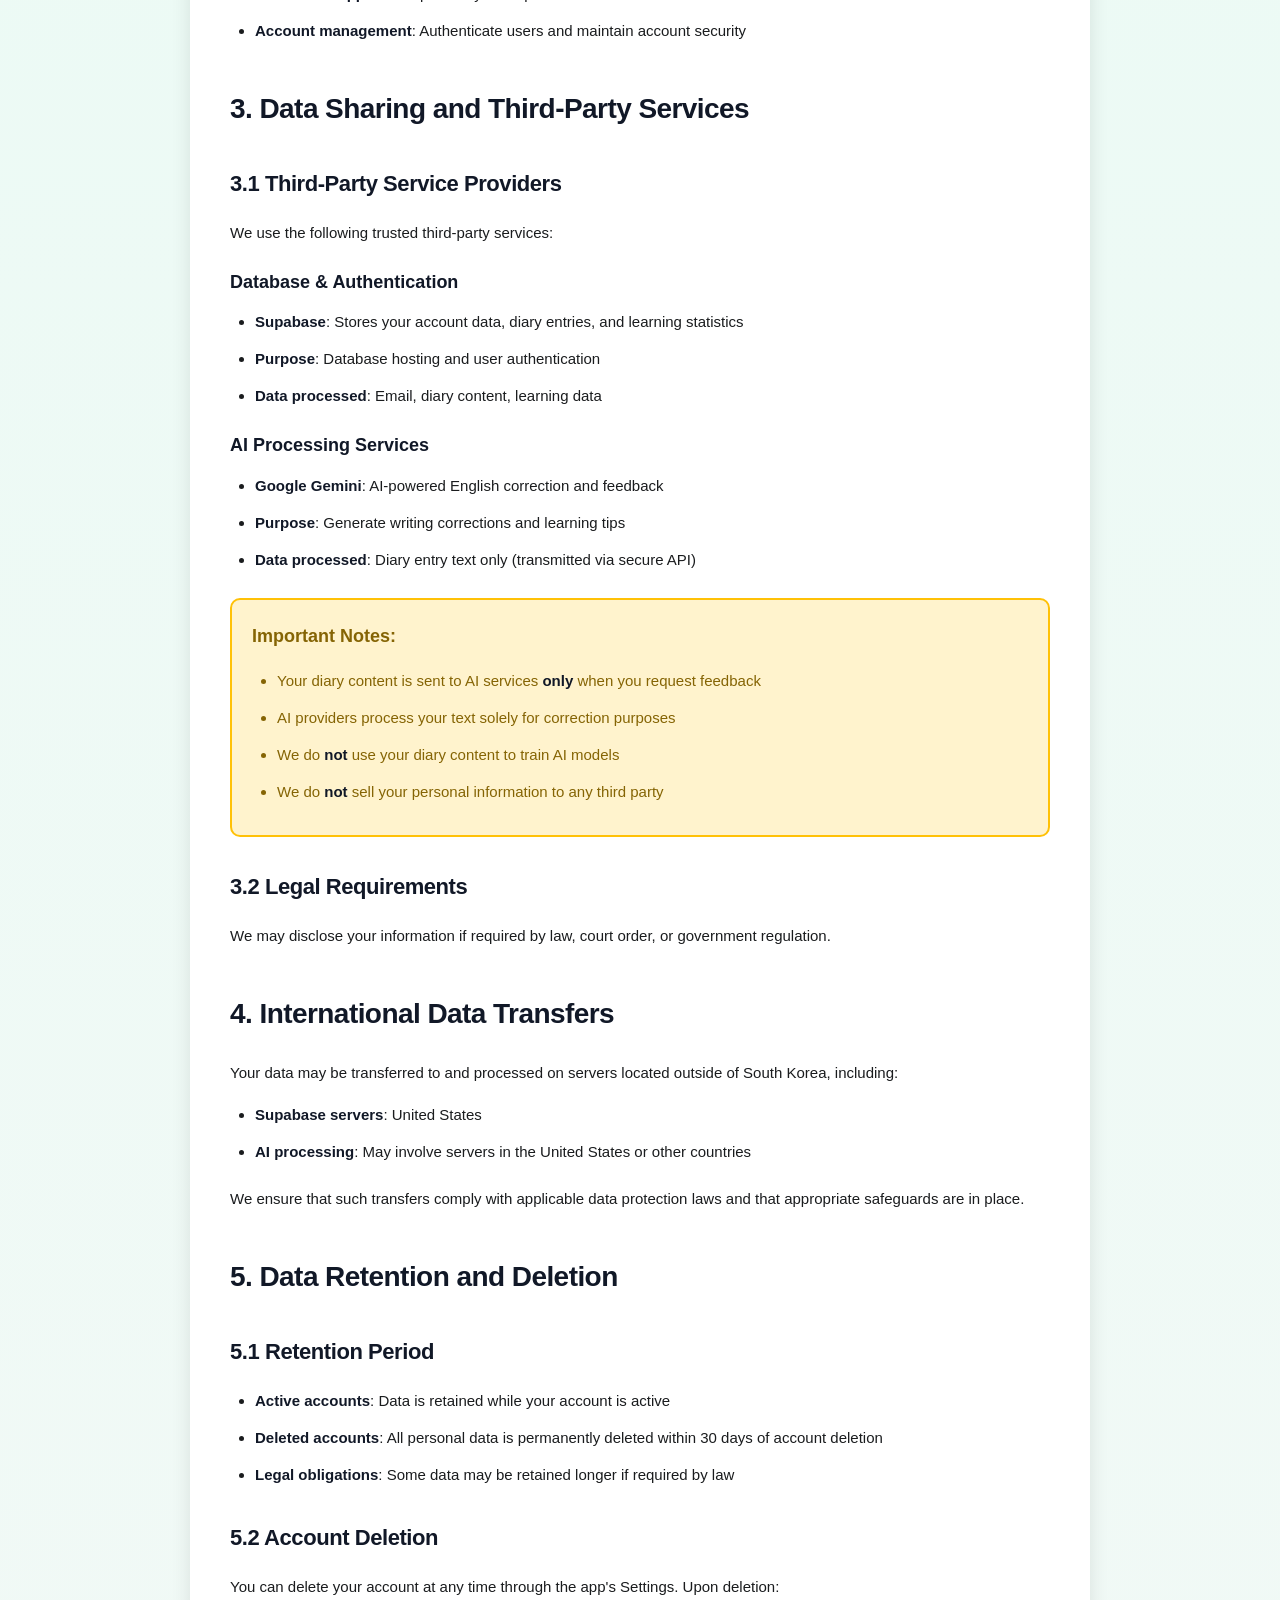
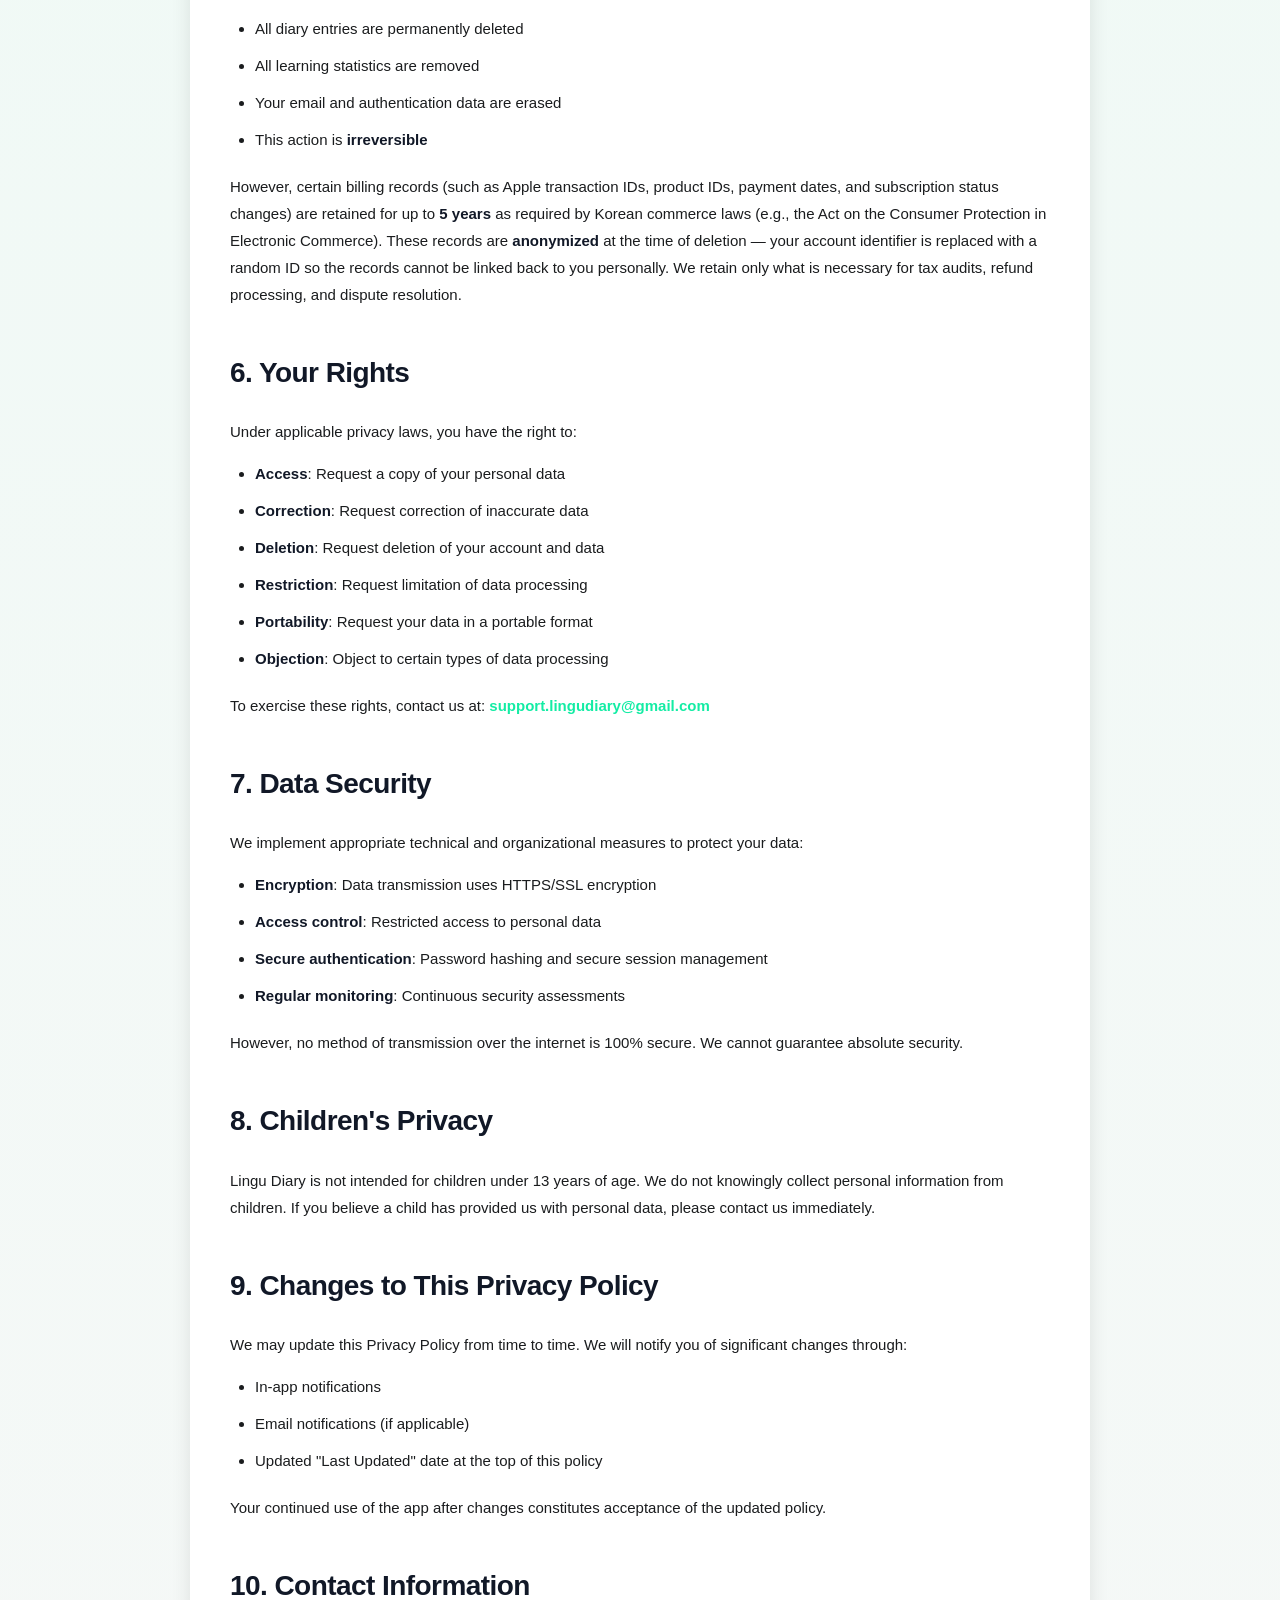
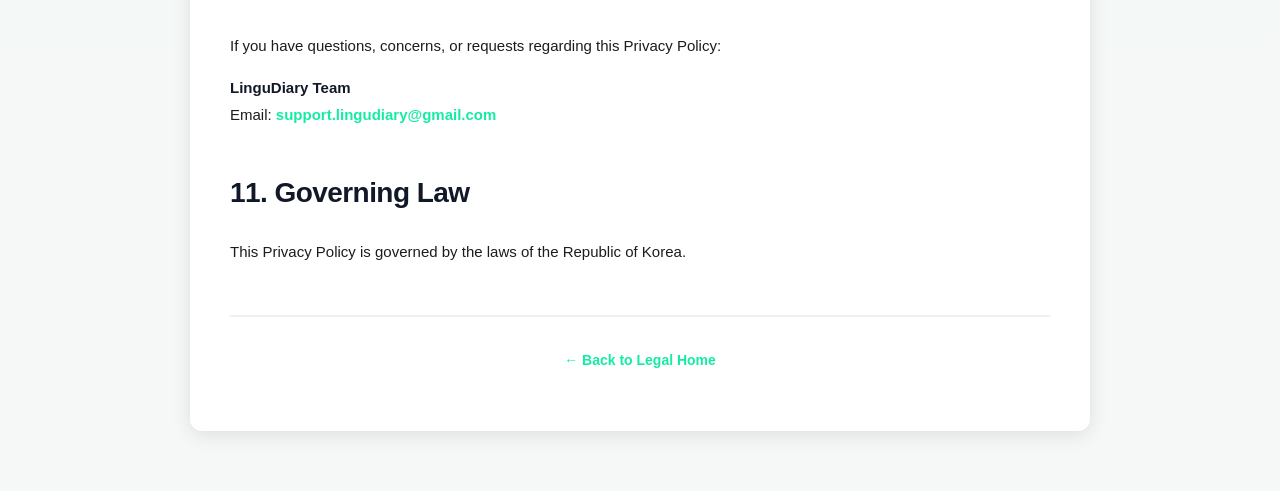
==== commit 2f93723f: "Clarify anonymized billing record retention in Section 5.2 계정 삭제 시 식별 가능한 개인정보는 즉시 삭제되지만, 전자상거래법상 거래" ====
--- a/public/privacy-policy.html
+++ b/public/privacy-policy.html
@@ -123,6 +123,7 @@
                     <li>Your email and authentication data are erased</li>
                     <li>This action is <strong>irreversible</strong></li>
                 </ul>
+                <p>However, certain billing records (such as Apple transaction IDs, product IDs, payment dates, and subscription status changes) are retained for up to <strong>5 years</strong> as required by Korean commerce laws (e.g., the Act on the Consumer Protection in Electronic Commerce). These records are <strong>anonymized</strong> at the time of deletion — your account identifier is replaced with a random ID so the records cannot be linked back to you personally. We retain only what is necessary for tax audits, refund processing, and dispute resolution.</p>
 
                 <h2>6. Your Rights</h2>
                 <p>Under applicable privacy laws, you have the right to:</p>
@@ -268,6 +269,7 @@
                     <li>이메일 및 인증 정보가 삭제됩니다.</li>
                     <li>본 조치는 <strong>되돌릴 수 없습니다</strong>.</li>
                 </ul>
+                <p>다만 「전자상거래 등에서의 소비자보호에 관한 법률」 등 관계 법령에 따라 결제·구독 관련 일부 기록(Apple 거래 ID, 상품 ID, 결제일, 구독 상태 변경 이력 등)은 <strong>최대 5년간</strong> 보관될 수 있습니다. 해당 기록은 계정 삭제 시점에 <strong>익명화</strong>되어, 이용자 식별자가 무작위 ID로 대체되며 개인을 다시 식별할 수 없도록 처리됩니다. 보관 목적은 세무 감사, 환불 처리, 분쟁 해결로 한정됩니다.</p>
 
                 <h2>6. 이용자의 권리</h2>
                 <p>관련 개인정보 보호법에 따라 이용자는 다음 권리를 가집니다.</p>
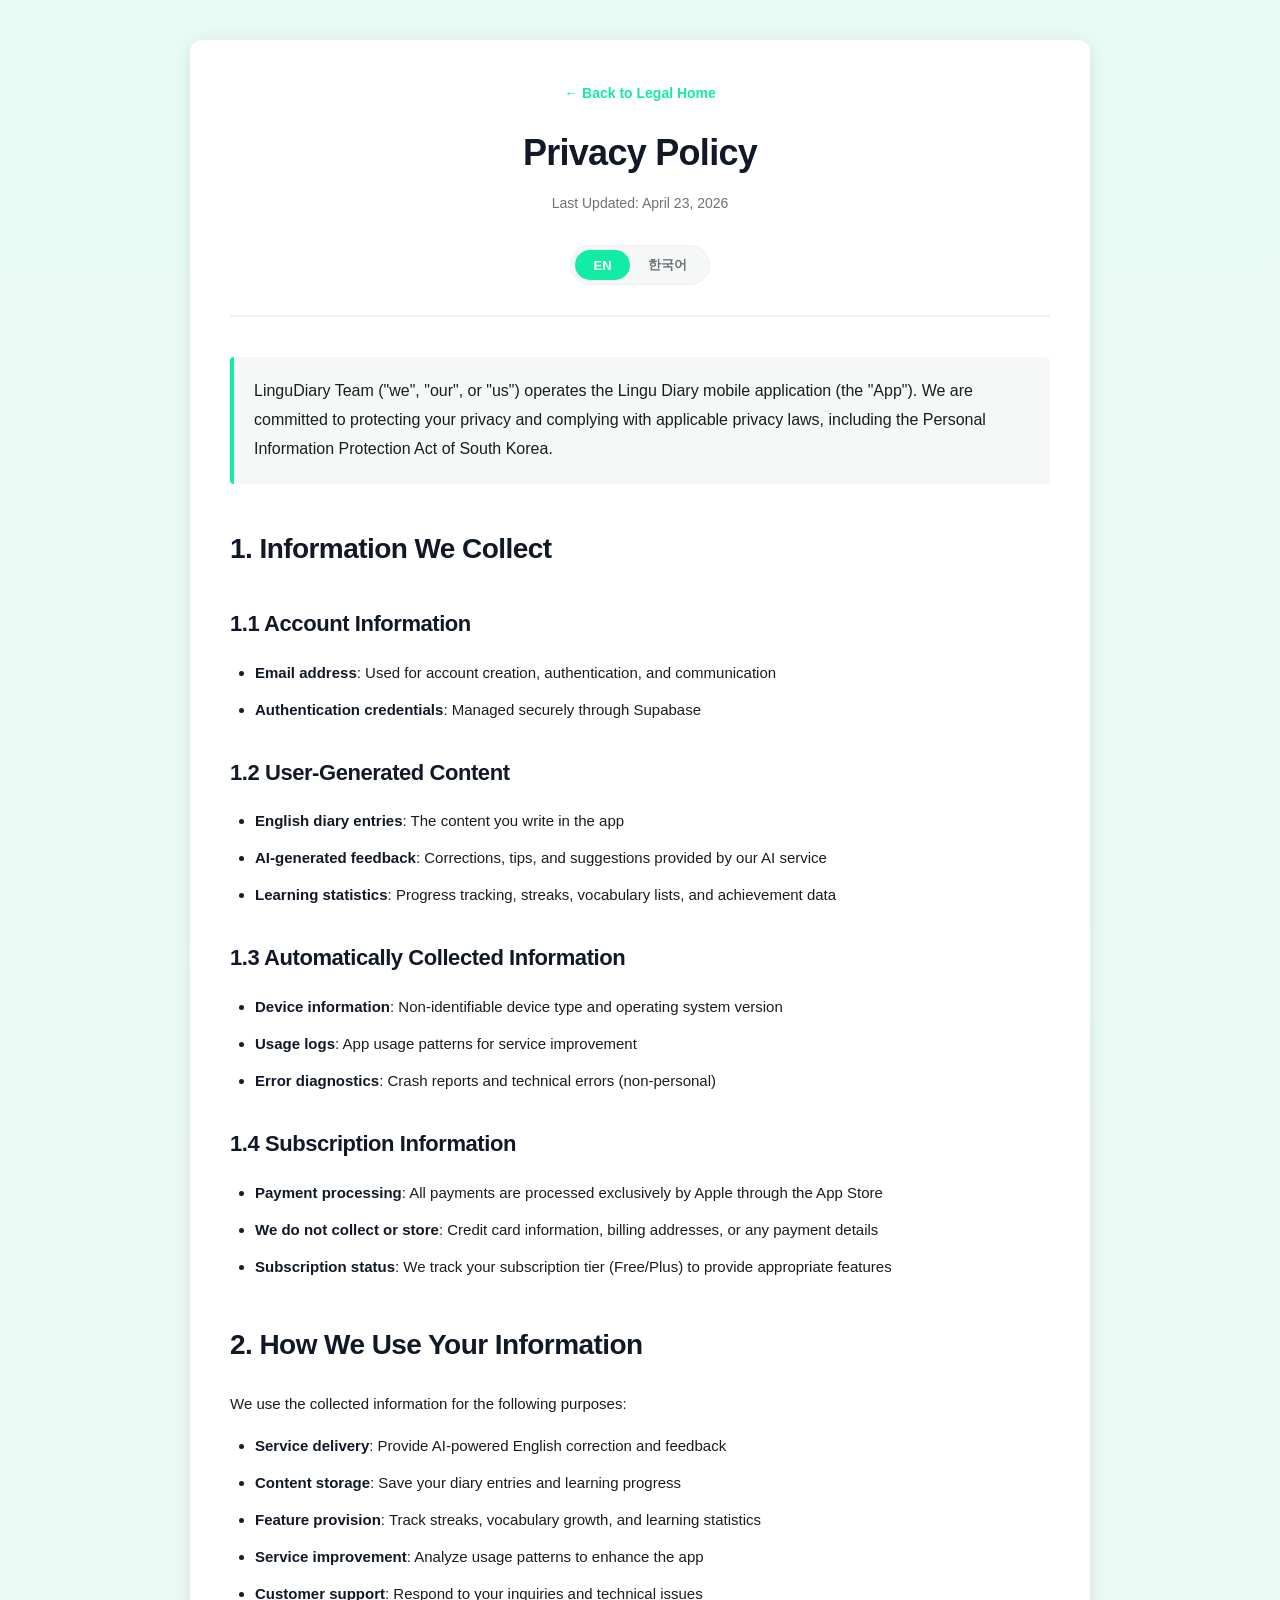
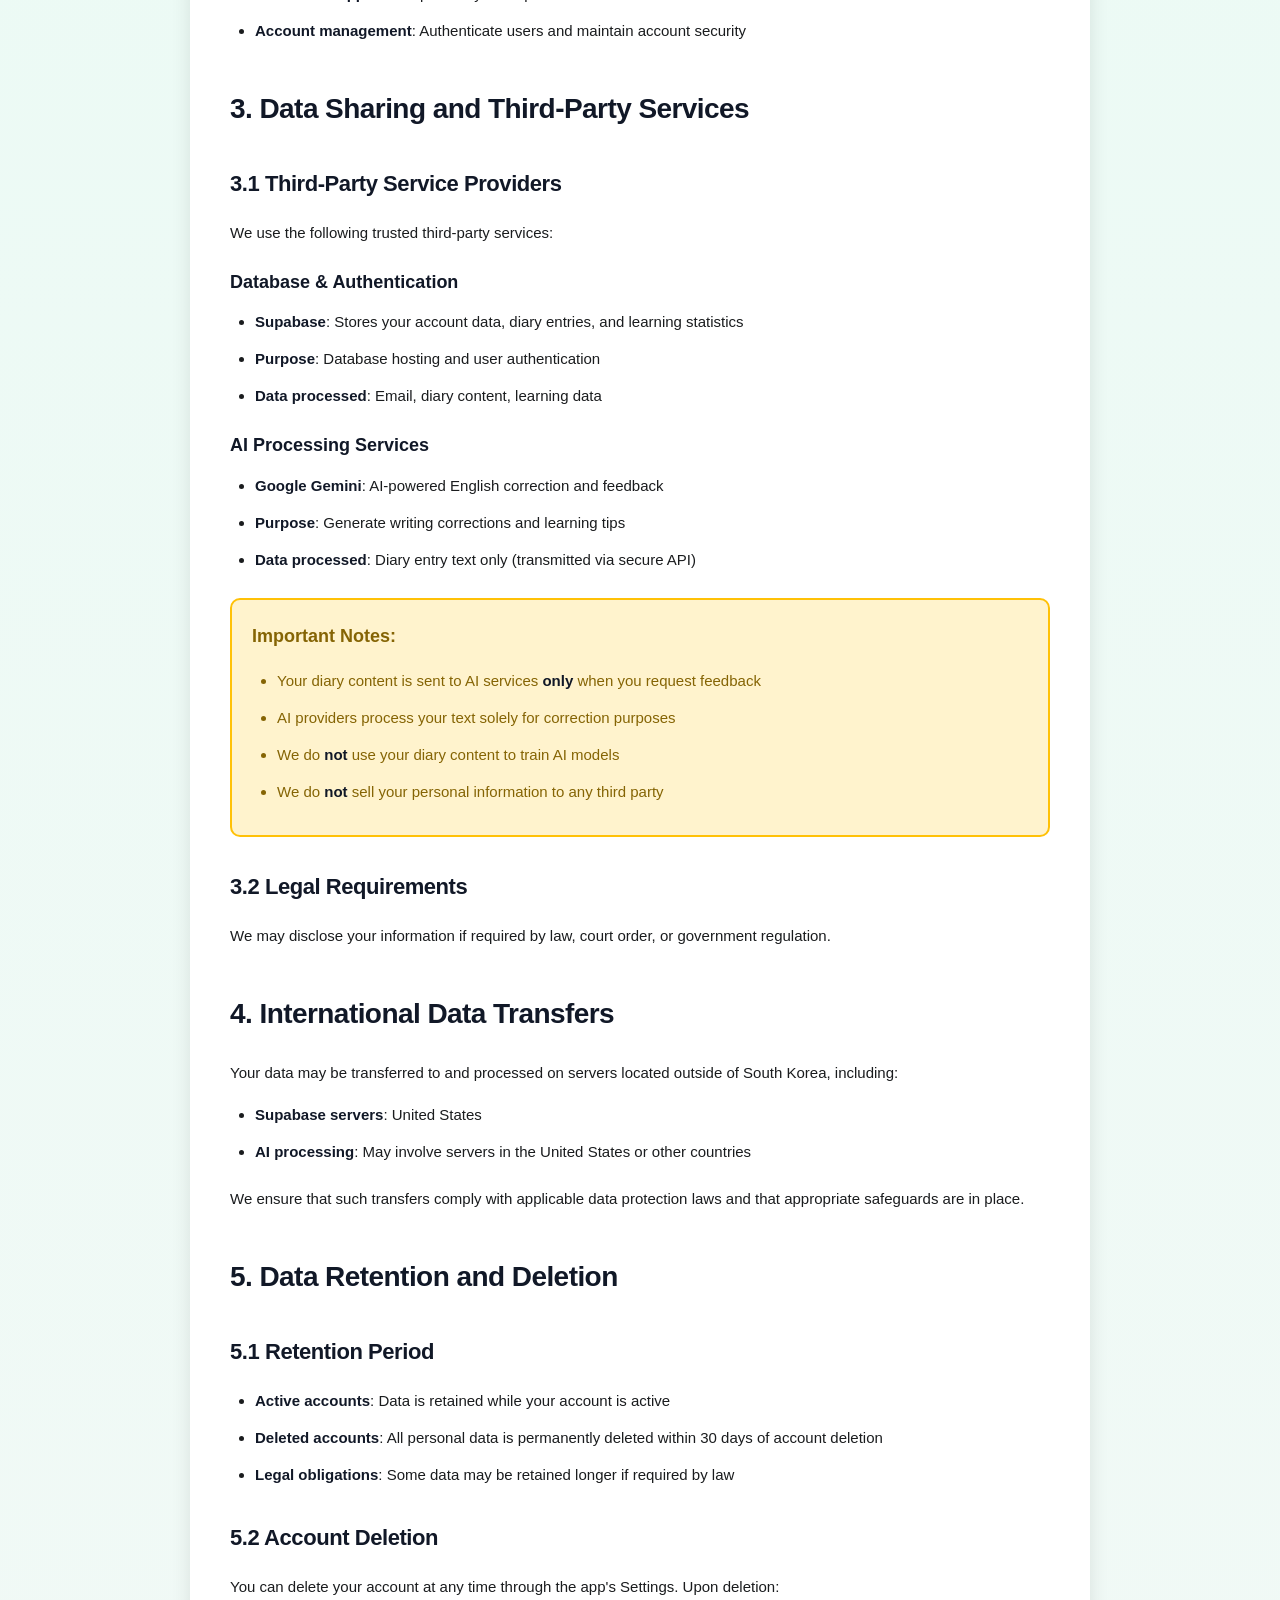
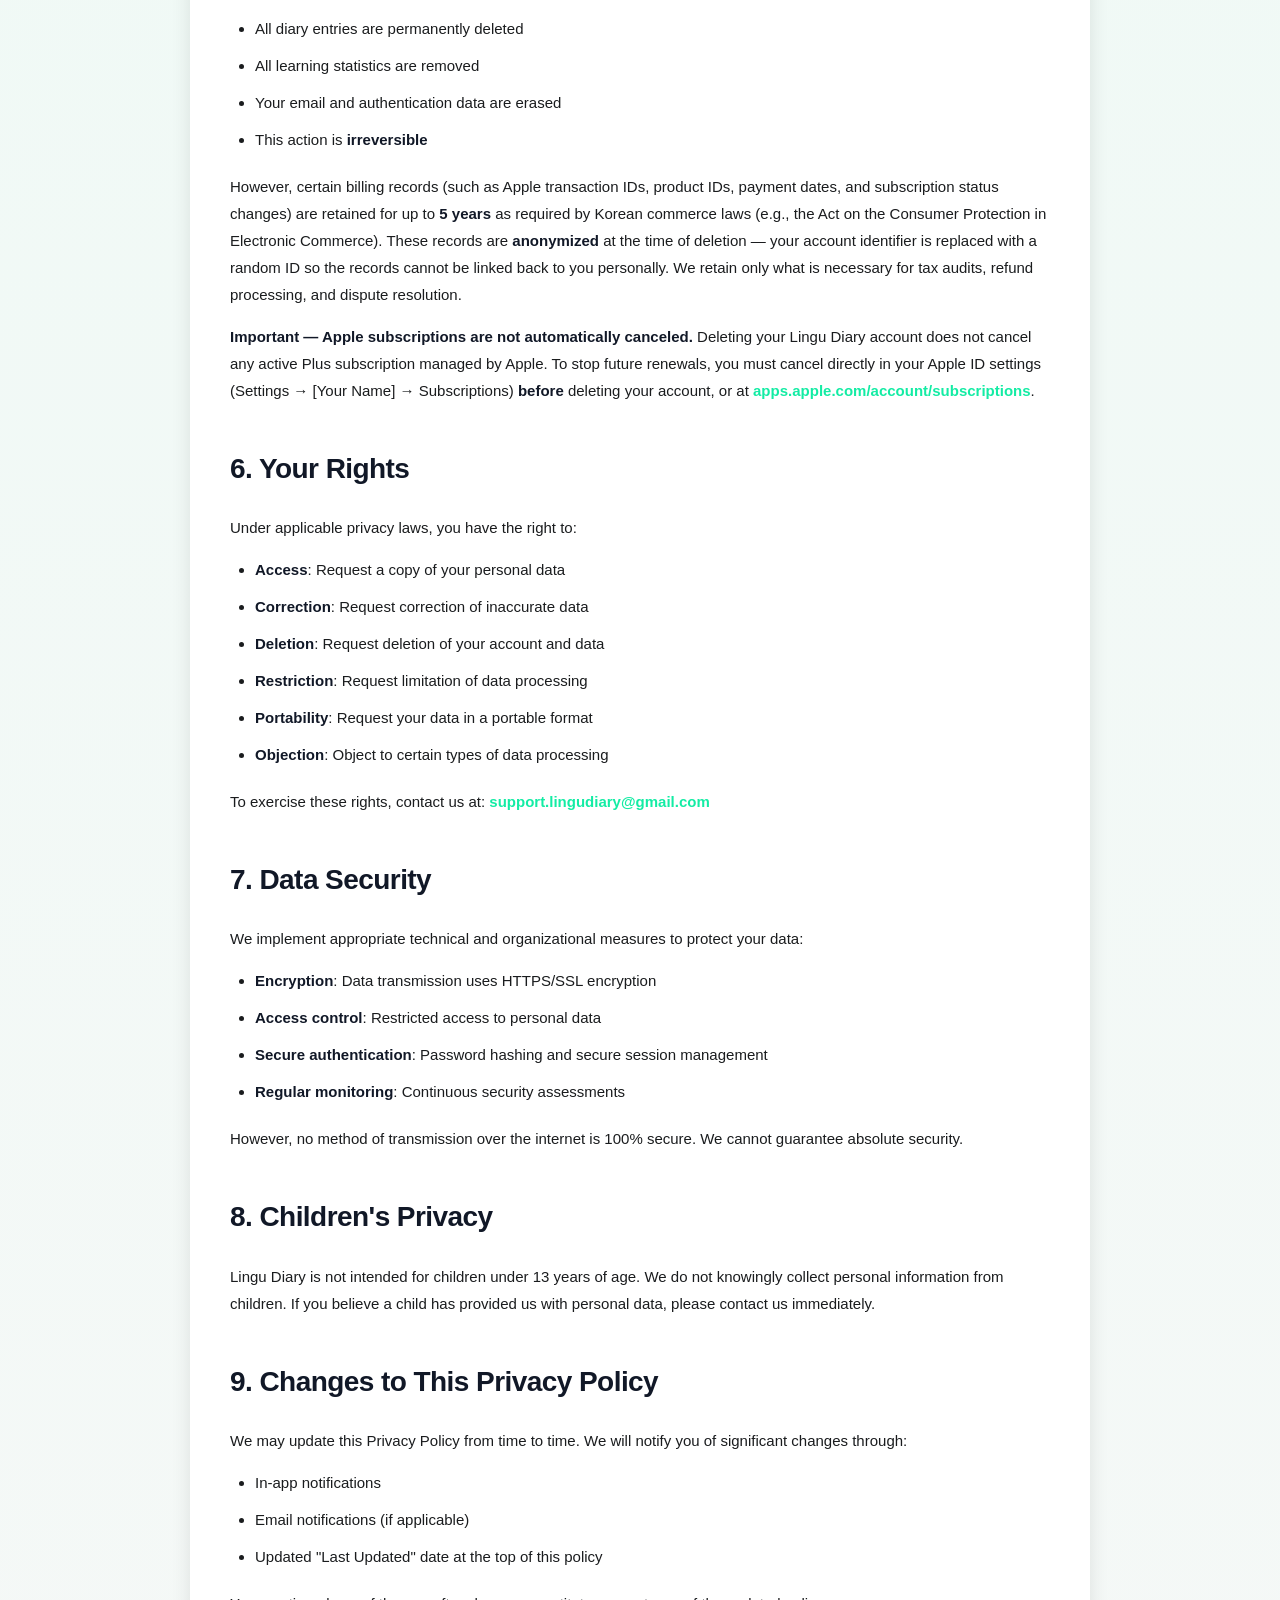
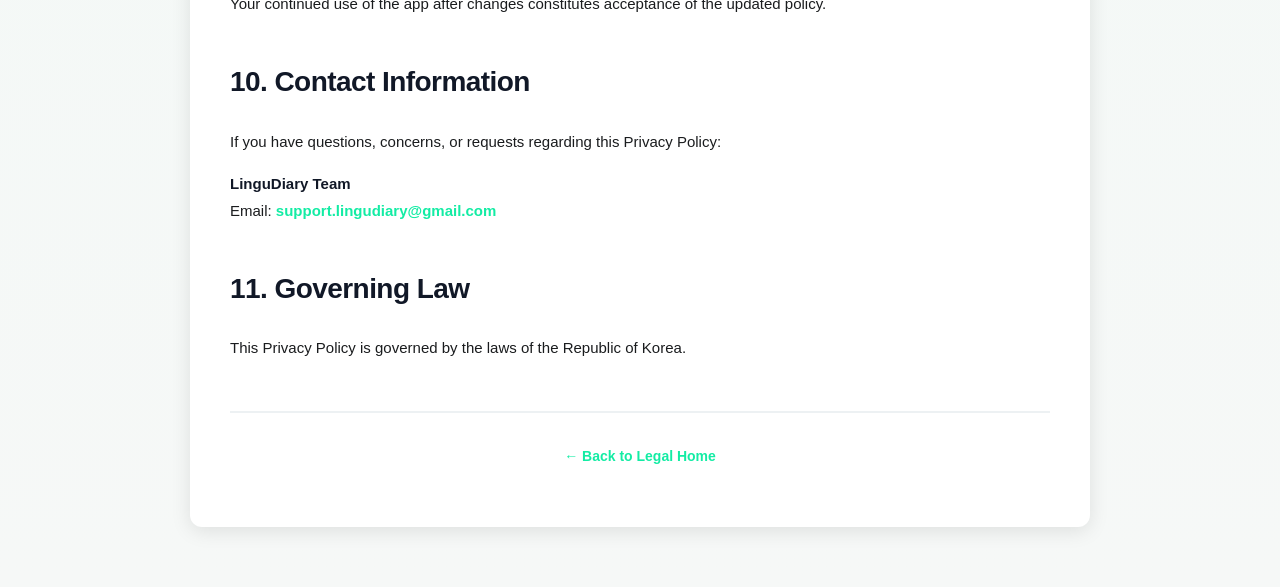
==== commit 04bb9f55: "Clarify that Apple subscriptions are not auto-canceled on account deletion Apple StoreKit doesn't pr" ====
--- a/public/privacy-policy.html
+++ b/public/privacy-policy.html
@@ -124,6 +124,7 @@
                     <li>This action is <strong>irreversible</strong></li>
                 </ul>
                 <p>However, certain billing records (such as Apple transaction IDs, product IDs, payment dates, and subscription status changes) are retained for up to <strong>5 years</strong> as required by Korean commerce laws (e.g., the Act on the Consumer Protection in Electronic Commerce). These records are <strong>anonymized</strong> at the time of deletion — your account identifier is replaced with a random ID so the records cannot be linked back to you personally. We retain only what is necessary for tax audits, refund processing, and dispute resolution.</p>
+                <p><strong>Important — Apple subscriptions are not automatically canceled.</strong> Deleting your Lingu Diary account does not cancel any active Plus subscription managed by Apple. To stop future renewals, you must cancel directly in your Apple ID settings (Settings → [Your Name] → Subscriptions) <strong>before</strong> deleting your account, or at <a href="https://apps.apple.com/account/subscriptions" target="_blank" rel="noopener">apps.apple.com/account/subscriptions</a>.</p>
 
                 <h2>6. Your Rights</h2>
                 <p>Under applicable privacy laws, you have the right to:</p>
@@ -270,6 +271,7 @@
                     <li>본 조치는 <strong>되돌릴 수 없습니다</strong>.</li>
                 </ul>
                 <p>다만 「전자상거래 등에서의 소비자보호에 관한 법률」 등 관계 법령에 따라 결제·구독 관련 일부 기록(Apple 거래 ID, 상품 ID, 결제일, 구독 상태 변경 이력 등)은 <strong>최대 5년간</strong> 보관될 수 있습니다. 해당 기록은 계정 삭제 시점에 <strong>익명화</strong>되어, 이용자 식별자가 무작위 ID로 대체되며 개인을 다시 식별할 수 없도록 처리됩니다. 보관 목적은 세무 감사, 환불 처리, 분쟁 해결로 한정됩니다.</p>
+                <p><strong>중요 — Apple 구독은 자동으로 해지되지 않습니다.</strong> Lingu Diary 계정을 삭제해도 Apple이 관리하는 Plus 구독은 해지되지 않으며, 다음 결제가 정상적으로 진행됩니다. 추가 결제를 막으려면 계정 삭제 <strong>전에</strong> Apple ID 설정(설정 → [이용자 이름] → 구독)에서 직접 해지하시거나 <a href="https://apps.apple.com/account/subscriptions" target="_blank" rel="noopener">apps.apple.com/account/subscriptions</a>에서 해지해주세요.</p>
 
                 <h2>6. 이용자의 권리</h2>
                 <p>관련 개인정보 보호법에 따라 이용자는 다음 권리를 가집니다.</p>
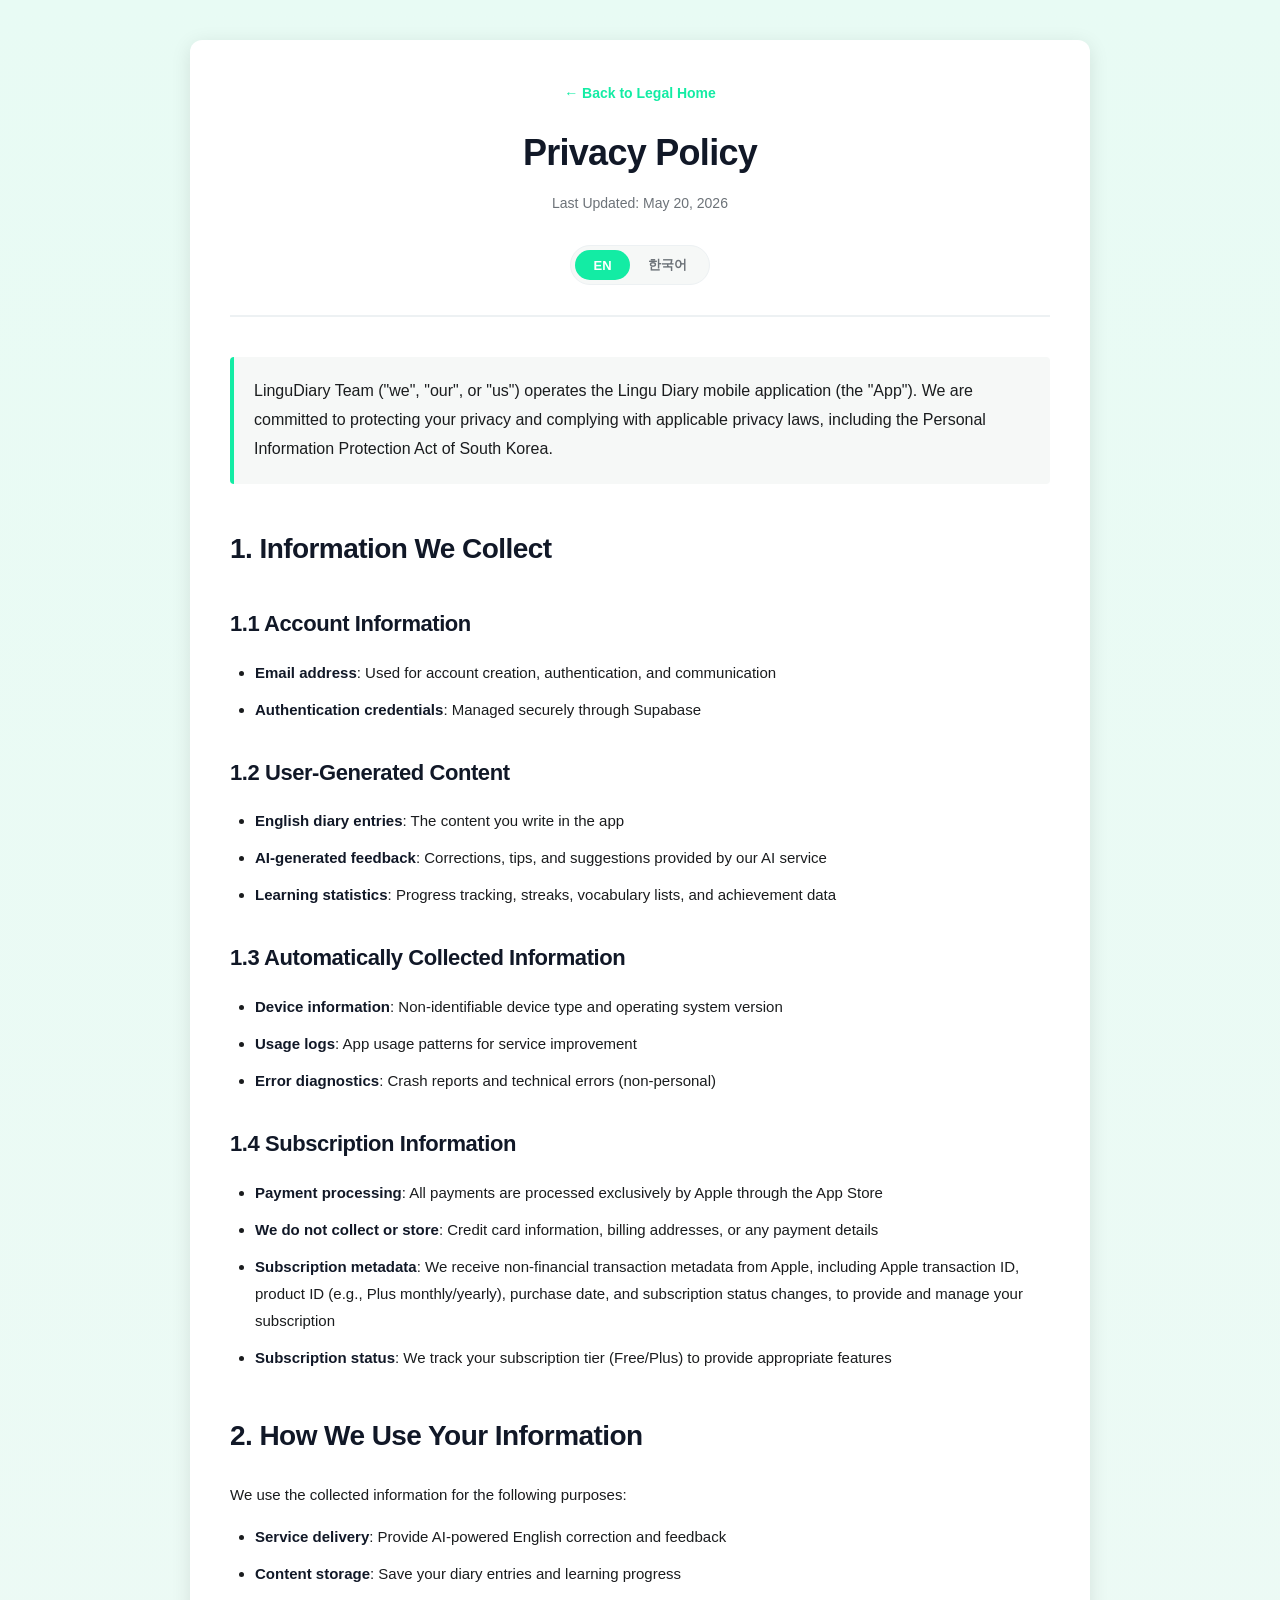
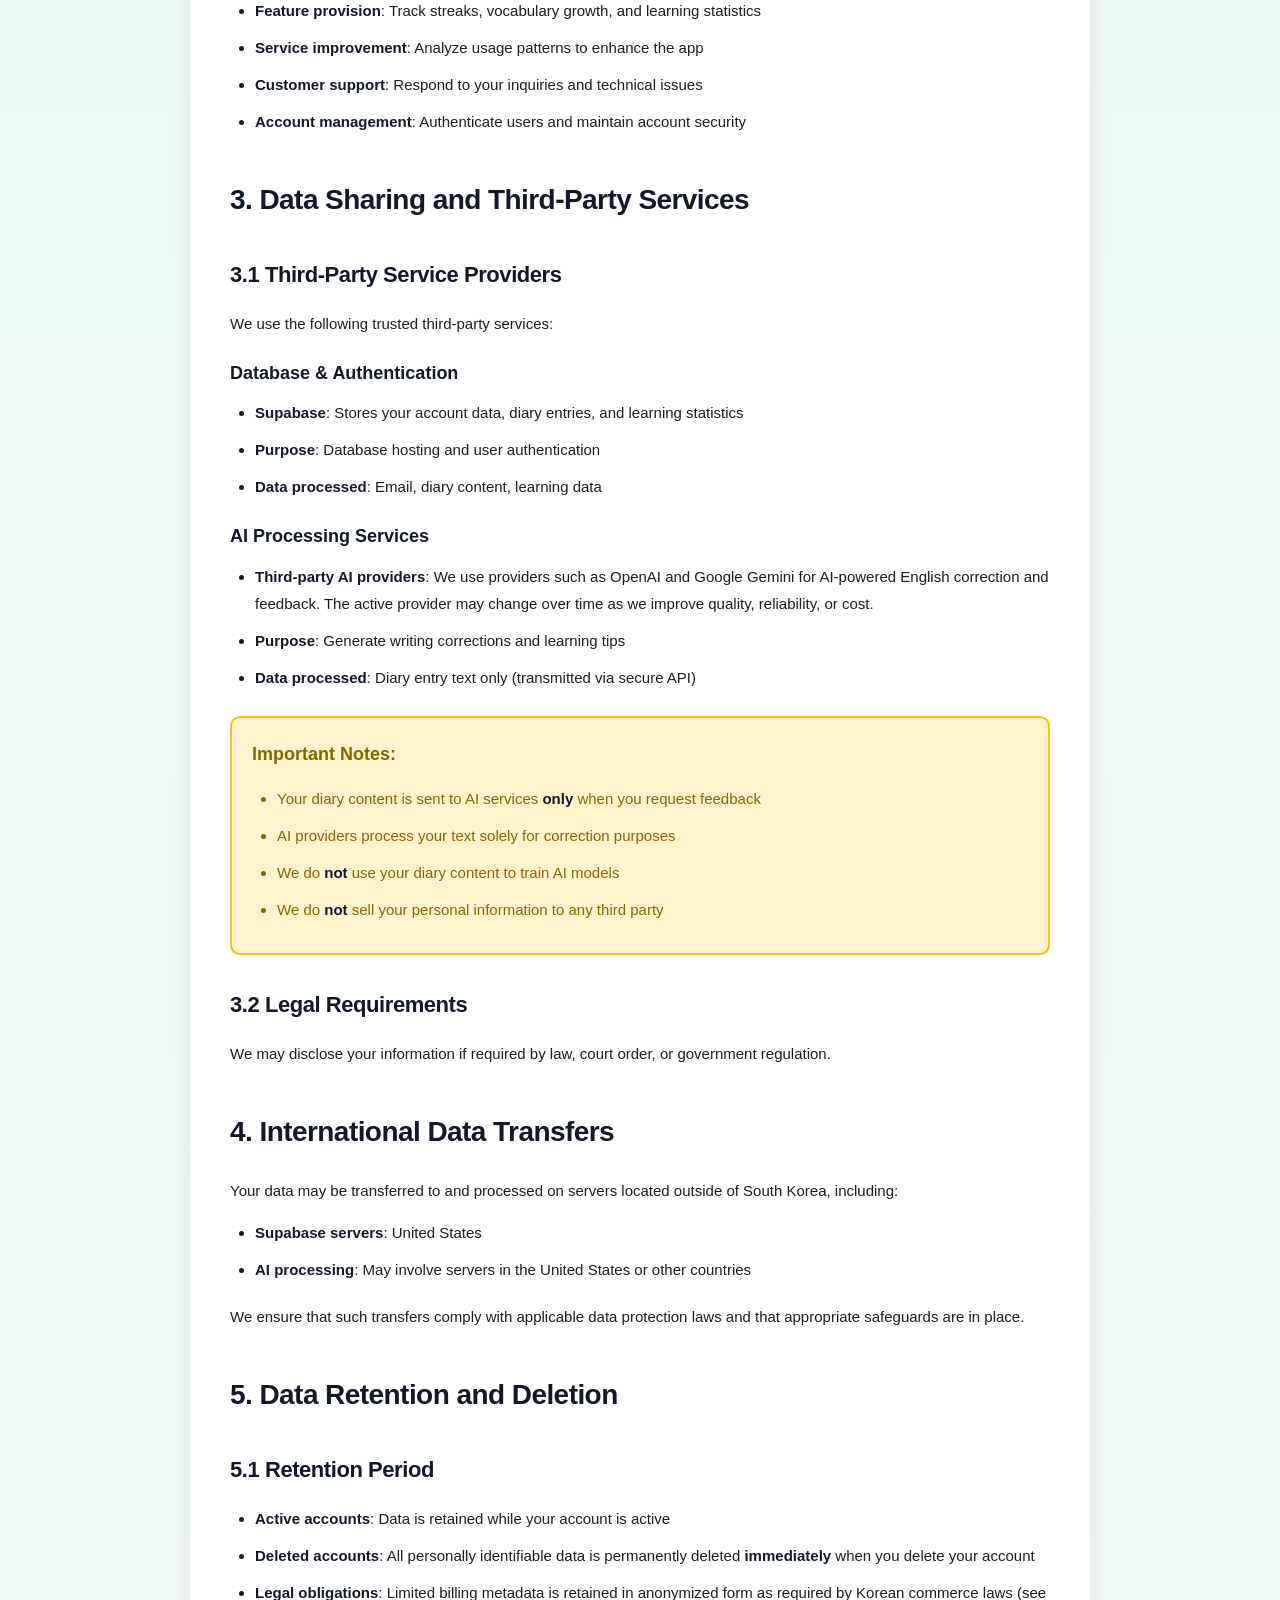
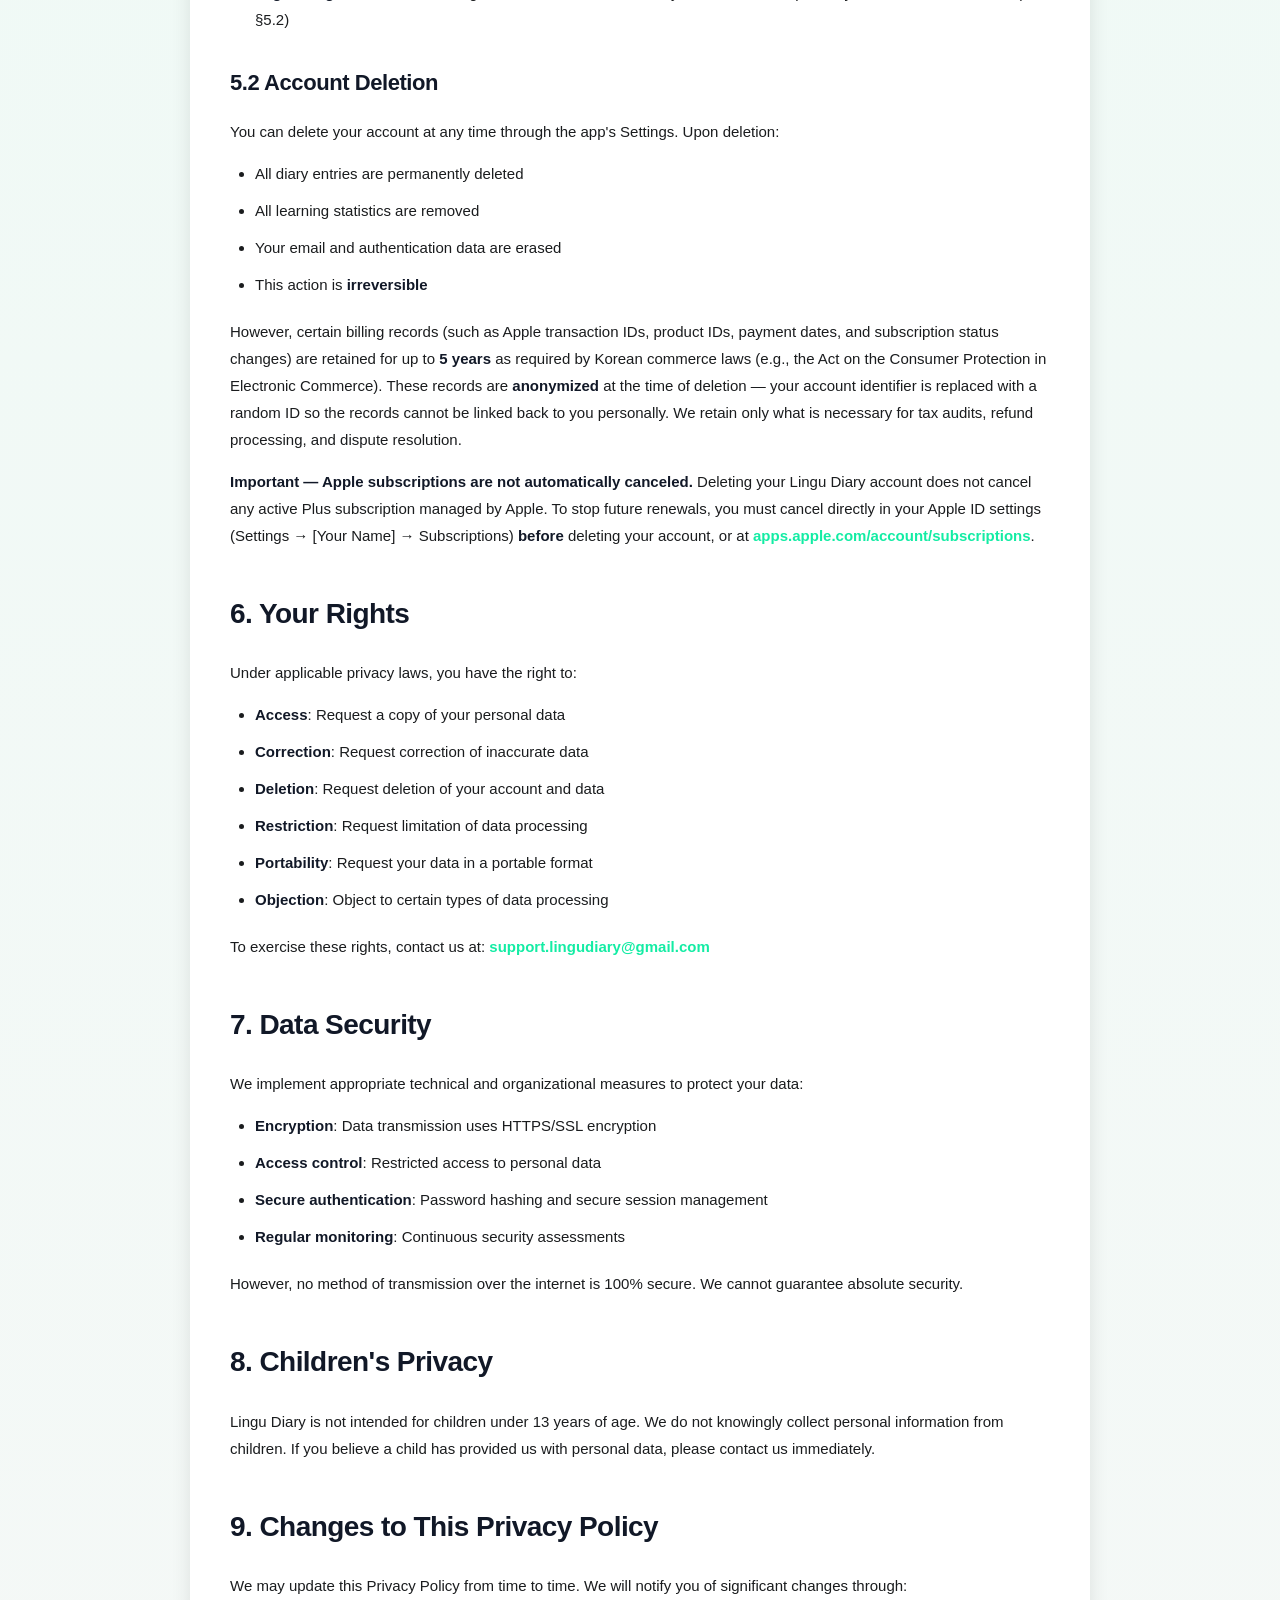
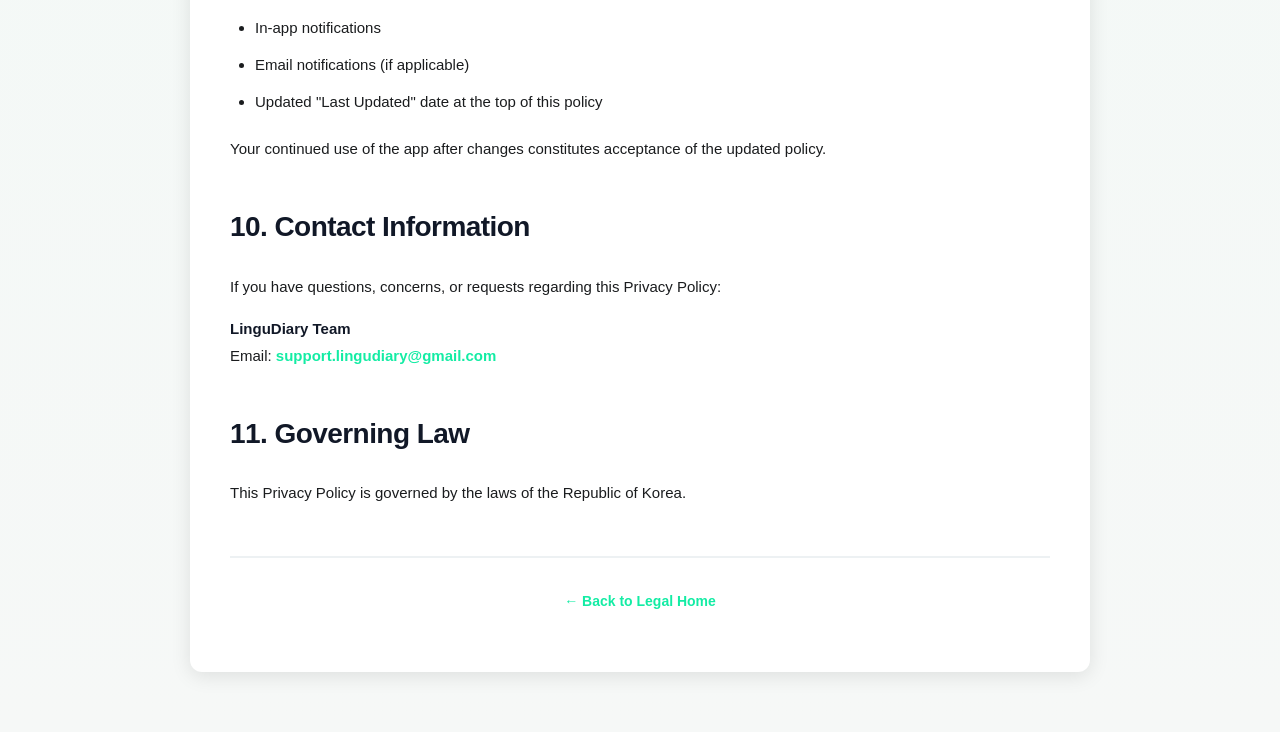
==== commit 8d8f23e1: "docs: 정책 페이지 정확성 업데이트 (2026-05-20) 실제 운영 상태와 정책 문구가 맞도록 4가지 항목 보정.  Privacy Policy: - §1.4: 구독 메타데이터" ====
--- a/public/privacy-policy.html
+++ b/public/privacy-policy.html
@@ -13,8 +13,8 @@
             <a href="index.html" class="back-link" data-lang="ko">← 법적 고지 홈으로</a>
             <h1 class="lang-active" data-lang="en">Privacy Policy</h1>
             <h1 data-lang="ko">개인정보 처리방침</h1>
-            <p class="last-updated lang-active" data-lang="en">Last Updated: April 23, 2026</p>
-            <p class="last-updated" data-lang="ko">최종 업데이트: 2026년 4월 23일</p>
+            <p class="last-updated lang-active" data-lang="en">Last Updated: May 20, 2026</p>
+            <p class="last-updated" data-lang="ko">최종 업데이트: 2026년 5월 20일</p>
             <div class="lang-switcher" role="group" aria-label="Language">
                 <button type="button" class="active" data-lang-btn="en">EN</button>
                 <button type="button" data-lang-btn="ko">한국어</button>
@@ -52,6 +52,7 @@
                 <ul>
                     <li><strong>Payment processing</strong>: All payments are processed exclusively by Apple through the App Store</li>
                     <li><strong>We do not collect or store</strong>: Credit card information, billing addresses, or any payment details</li>
+                    <li><strong>Subscription metadata</strong>: We receive non-financial transaction metadata from Apple, including Apple transaction ID, product ID (e.g., Plus monthly/yearly), purchase date, and subscription status changes, to provide and manage your subscription</li>
                     <li><strong>Subscription status</strong>: We track your subscription tier (Free/Plus) to provide appropriate features</li>
                 </ul>
 
@@ -80,7 +81,7 @@
 
                 <h4>AI Processing Services</h4>
                 <ul>
-                    <li><strong>Google Gemini</strong>: AI-powered English correction and feedback</li>
+                    <li><strong>Third-party AI providers</strong>: We use providers such as OpenAI and Google Gemini for AI-powered English correction and feedback. The active provider may change over time as we improve quality, reliability, or cost.</li>
                     <li><strong>Purpose</strong>: Generate writing corrections and learning tips</li>
                     <li><strong>Data processed</strong>: Diary entry text only (transmitted via secure API)</li>
                 </ul>
@@ -111,8 +112,8 @@
                 <h3>5.1 Retention Period</h3>
                 <ul>
                     <li><strong>Active accounts</strong>: Data is retained while your account is active</li>
-                    <li><strong>Deleted accounts</strong>: All personal data is permanently deleted within 30 days of account deletion</li>
-                    <li><strong>Legal obligations</strong>: Some data may be retained longer if required by law</li>
+                    <li><strong>Deleted accounts</strong>: All personally identifiable data is permanently deleted <strong>immediately</strong> when you delete your account</li>
+                    <li><strong>Legal obligations</strong>: Limited billing metadata is retained in anonymized form as required by Korean commerce laws (see §5.2)</li>
                 </ul>
 
                 <h3>5.2 Account Deletion</h3>
@@ -199,6 +200,7 @@
                 <ul>
                     <li><strong>결제 처리</strong>: 모든 결제는 App Store를 통해 Apple이 단독으로 처리합니다.</li>
                     <li><strong>당사가 수집·저장하지 않는 정보</strong>: 신용카드 정보, 청구지 주소 등 일체의 결제 정보</li>
+                    <li><strong>구독 메타데이터</strong>: 구독 제공 및 관리를 위해 Apple로부터 비재무적 거래 메타데이터(Apple 거래 ID, 상품 ID(예: Plus 월간/연간), 결제일, 구독 상태 변경 이력 등)를 수신·보관합니다.</li>
                     <li><strong>구독 상태</strong>: 적절한 기능 제공을 위해 이용자의 구독 등급(Free/Plus) 정보를 확인합니다.</li>
                 </ul>
 
@@ -227,7 +229,7 @@
 
                 <h4>AI 처리 서비스</h4>
                 <ul>
-                    <li><strong>Google Gemini</strong>: AI 기반 영어 교정 및 피드백</li>
+                    <li><strong>제3자 AI 제공업체</strong>: OpenAI, Google Gemini 등 외부 AI 제공업체를 통해 AI 기반 영어 교정 및 피드백을 제공합니다. 품질, 안정성, 비용 등을 고려하여 실제로 이용되는 제공업체는 변경될 수 있습니다.</li>
                     <li><strong>이용 목적</strong>: 작문 교정 및 학습 팁 생성</li>
                     <li><strong>처리 정보</strong>: 일기 본문 텍스트 (보안 API를 통해 전송)</li>
                 </ul>
@@ -258,8 +260,8 @@
                 <h3>5.1 보유 기간</h3>
                 <ul>
                     <li><strong>활성 계정</strong>: 계정이 활성 상태인 동안 데이터가 보관됩니다.</li>
-                    <li><strong>삭제된 계정</strong>: 계정 삭제 후 30일 이내에 모든 개인정보가 영구 삭제됩니다.</li>
-                    <li><strong>법적 의무</strong>: 관련 법령에 따라 일부 데이터는 더 오랫동안 보관될 수 있습니다.</li>
+                    <li><strong>삭제된 계정</strong>: 개인 식별 가능한 모든 데이터는 계정 삭제 시점에 <strong>즉시</strong> 영구 삭제됩니다.</li>
+                    <li><strong>법적 의무</strong>: 대한민국 「전자상거래 등에서의 소비자보호에 관한 법률」 등 관계 법령에 따라 결제 메타데이터는 익명화된 형태로 일정 기간 보관됩니다 (§5.2 참조).</li>
                 </ul>
 
                 <h3>5.2 계정 삭제</h3>
